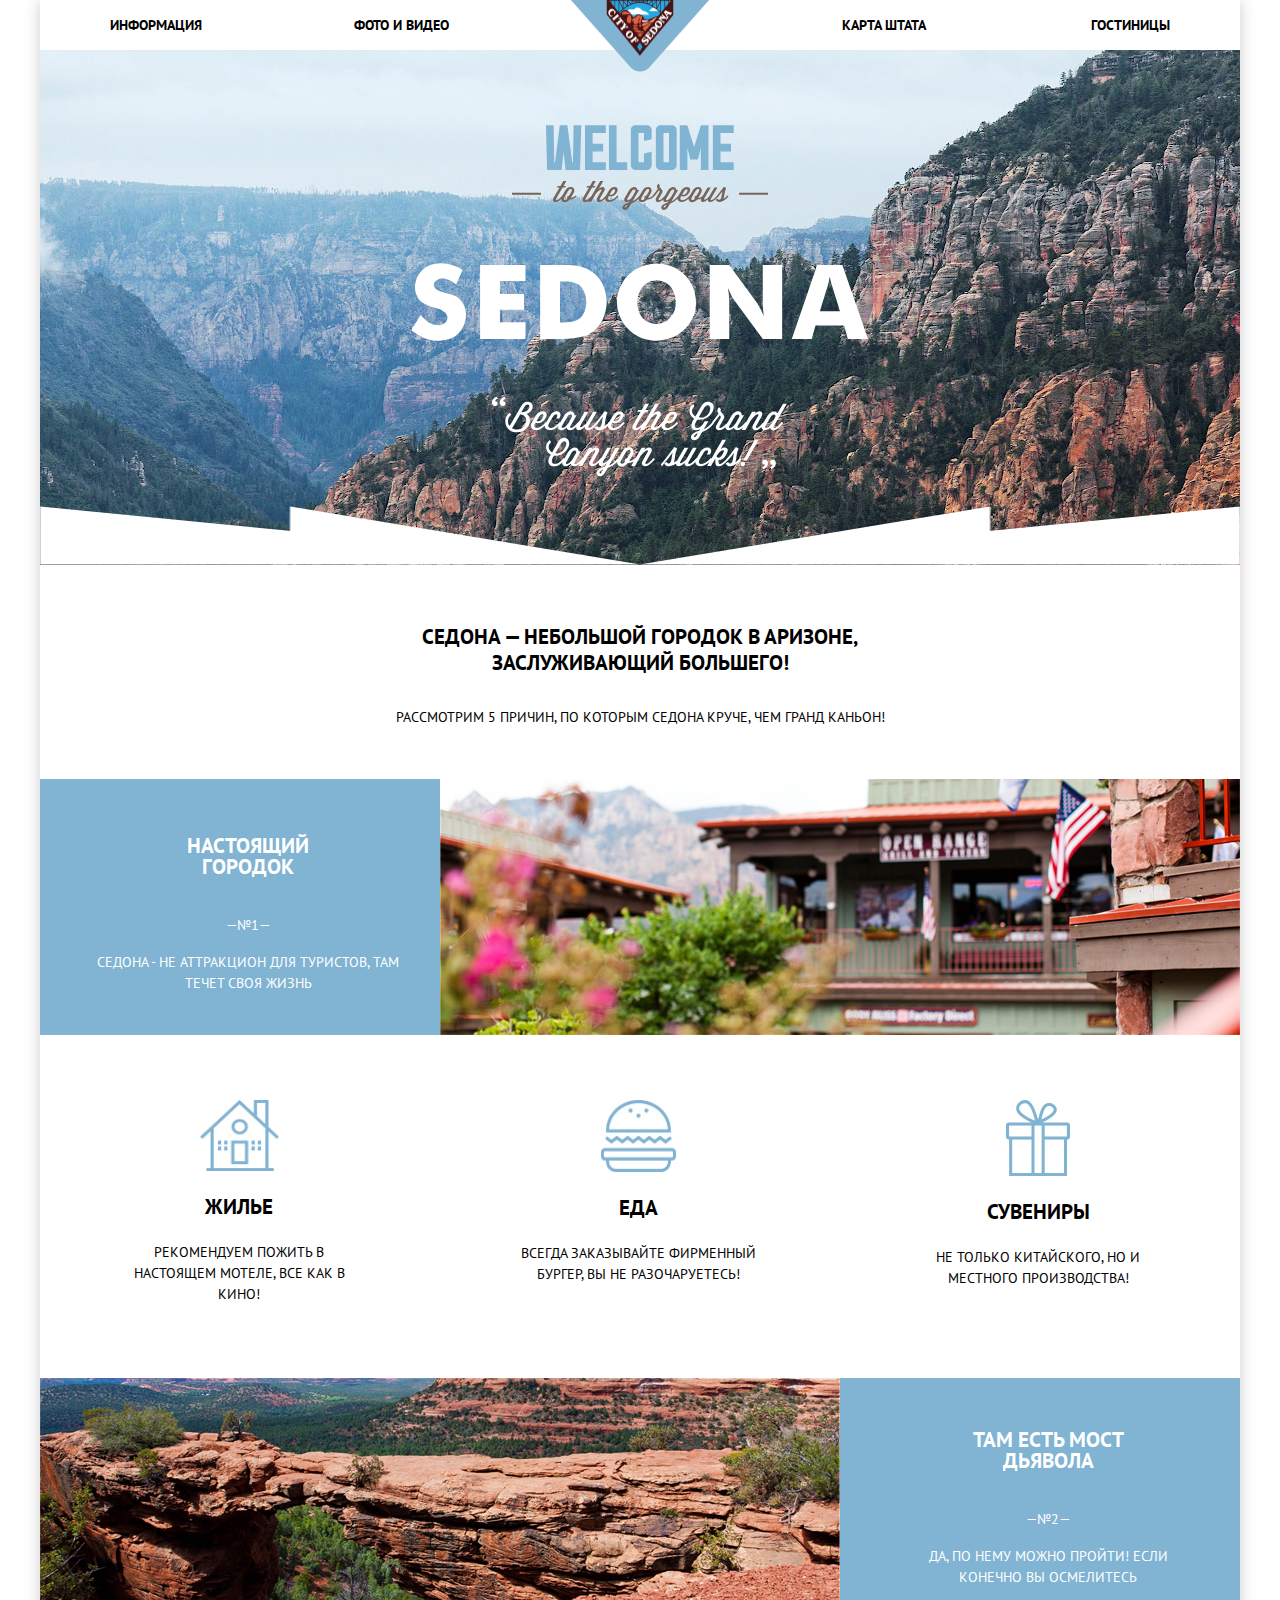
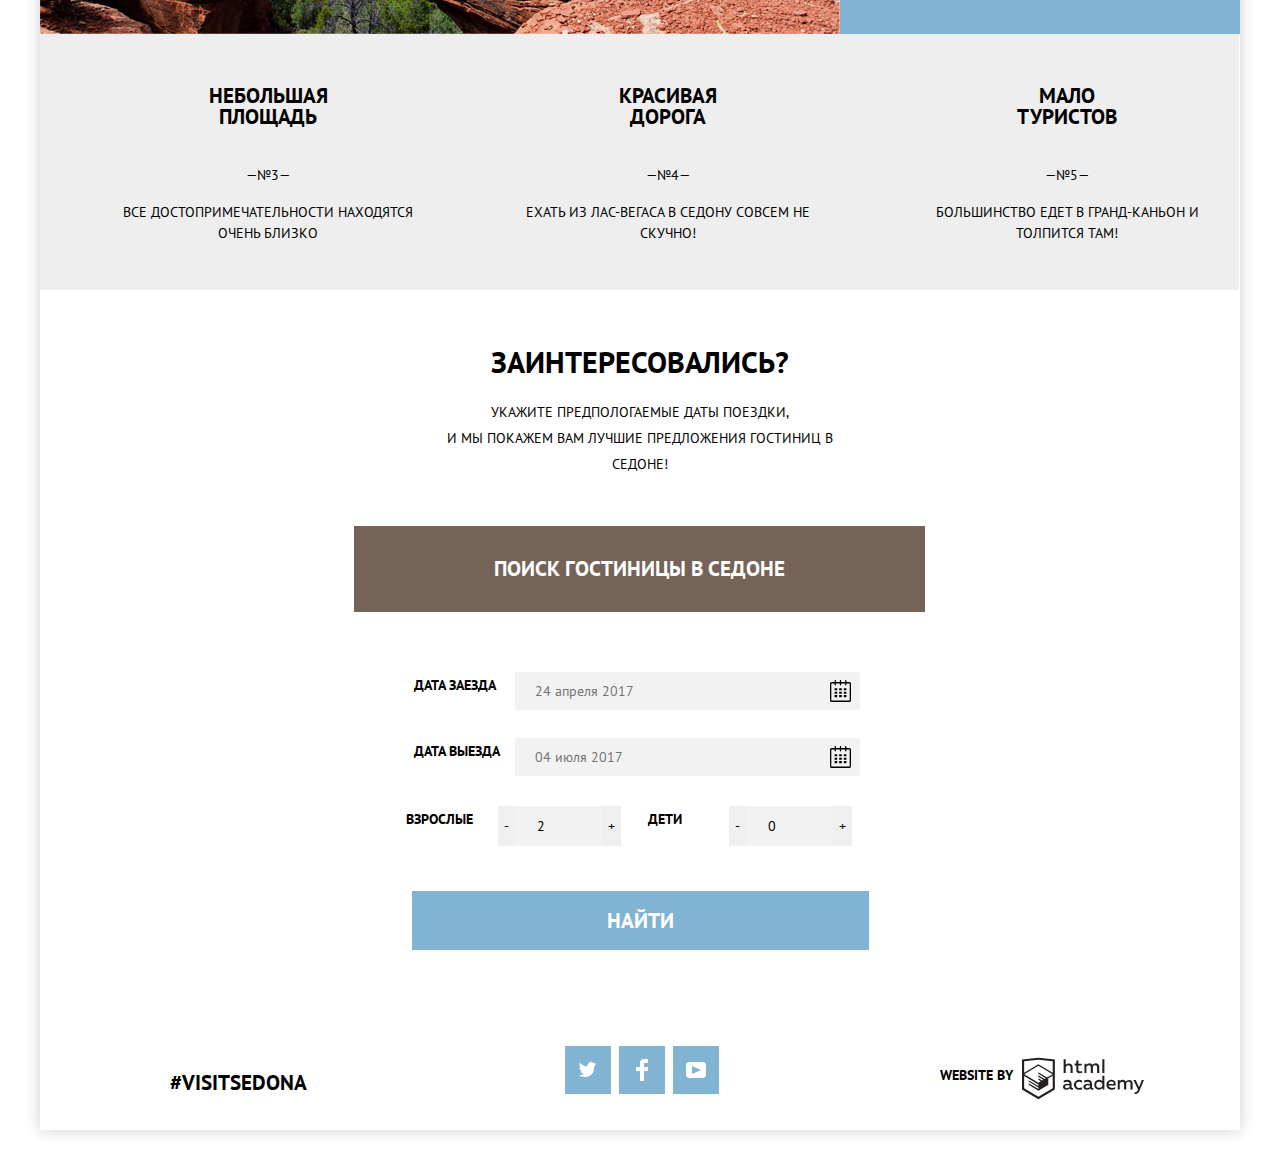
==== index.html @ 2070e079 "форма почти готова" ====
<!DOCTYPE html>
<html lang="ru">
  <head>
    <meta charset="utf-8">
    <title>HTML Academy: Седона</title>
    <link href="https://fonts.googleapis.com/css?family=PT+Sans:400,700&amp;subset=cyrillic" rel="stylesheet">
    <link rel="stylesheet" href="css/normalize.css">
    <link rel="stylesheet" href="css/style.css">
  </head>
  <body>
    <div class="container">
    <header class="main-header">
      <h1 hidden>Sedona</h1>
      <a class="main-navigation__link--logo " href="index.html">
      <img class="main-navigation__logo" src="img/logopng.png" width="140" height="72" alt="Logo of Sedona">
      </a>
      <nav class="main-navigation">
        <ul class="main-navigation__list">
          <li class="main-navigation__item "><a class="main-navigation__link " href="info.html">Информация</a></li>
          <li class="main-navigation__item "><a class="main-navigation__link " href="photo.html">Фото и Видео</a></li>
          <li class="main-navigation__item "><a class="main-navigation__link " href="map.html">Карта штата</a></li>
          <li class="main-navigation__item "><a class="main-navigation__link " href="inner.html">Гостиницы</a></li>
        </ul>
      </nav>
    </header>
    <section class="welcome">
        <h2 hidden>welcome</h2>
      <div class="welcome__wrapper">
        <img class="welcome__picture" src="img/intro-welcome.svg" width="458" height="352" alt="Mountains">
      </div>
    </section>
    <main>
        <h2 hidden>features</h2>
      <div class="intro">
        <h1 class="welcome__title">Седона — небольшой городок в Аризоне, заслуживающий большего!</h1>
        <p class="welcome__p">Рассмотрим 5 причин, по которым Седона круче, чем гранд каньон!</p>
      </div>
      <section class="features">
        <ul class="features__list">
          <li class="features__item--banner">
            <div class="features__wrapper">
              <h3 class="features__title features__title--city">Настоящий городок</h3>
              <p class="features__number">№1</p>
              <p class="features__text">Седона - не аттракцион для туристов, там течет своя жизнь</p>
            </div>
            <img class="features__picture--city" src="img/city_sedona.jpg" alt="The city of Sedona">
          </li>
           
              <li class="features__item features__item-points">
                <div class="features__item-wrapper">
                  <img class="features__icon" alt="Icon of a house" src="img/icon-1.jpg" width="79" height="71">
                  <h3 class="features__title features__title--home">Жилье</h3>
                  <p class="features__text">Рекомендуем пожить в настоящем мотеле, все как в кино!</p>
                </div>
              </li>
              <li class="features__item">
                <div class="features__item-wrapper">
                  <img class="features__icon" alt="Icon of food" src="img/icon-3.jpg" width="75" height="72">
                  <h3 class="features__title">Еда</h3>
                  <p class="features__text features__text--food">Всегда заказывайте фирменный бургер, вы не разочаруетесь!</p>
                </div>
              </li>
              <li class="features__item">
                <div class="features__item-wrapper">
                  <img class="features__icon" alt="Icon of gifts" src="img/icon-2.jpg" width="64" height="76">
                  <h3 class="features__title">Сувениры</h3>
                  <p class="features__text">Не только китайского, но и местного производства!</p>
                </div>
              </li>
             
          
        
          <li class="features__item--banner">
            <img class="features__picture--bridge" src="img/bridge-of-devil.jpg" alt="The bridge of the devil">
            <div class="features__wrapper">
              <h3 class="features__title features__title--bridge">Там есть мост дьявола</h3>
              <p class="features__number">№2</p>
              <p class="features__text">Да, по нему можно пройти! Если конечно вы осмелитесь</p>
            </div>
          </li>
          <li class="features__item">
              <div class="features__wrapper">
                <h3 class="features__title">Небольшая площадь</h3>
                <p class="features__number">№3</p>
                <p class="features__text">Все достопримечательности находятся очень близко</p>
              </div>
            </li>
            <li class="features__item">
              <div class="features__wrapper">
                <h3 class="features__title">Красивая дорога</h3>
                <p class="features__number">№4</p>
                <p class="features__text">Ехать из Лас-Вегаса в Седону совсем не скучно!</p>
              </div>
            </li>
            <li class="features__item">
              <div class="features__wrapper">
                <h3 class="features__title features__title--tourists">Мало туристов</h3>
                <p class="features__number">№5</p>
                <p class="features__text">Большинство едет в Гранд-Каньон и толпится там!</p>
              </div>
            </li>
          
        </ul>
      </section>
      <section class=" modal__search search">
          <h2 hidden>search form</h2>
        <div class="search__container">
          <h2 class="search__title">Заинтересовались?</h2>
          <p class="search__text">Укажите предпологаемые даты поездки,<br> и мы покажем вам лучшие предложения гостиниц в Седоне!</p>
        </div>
        <div class="search__container-form">
          <form class="search__form" method="get" action="https://echo.htmlacademy.ru">
            <a href="#" class="search__name"> Поиск гостиницы в Седоне </a>
           
            <div class="search__check-in">
              <label class="search__label" for="check-in">Дата заезда</label>
              <input class="search__input--long" type="text" name="check-in" placeholder="24 апреля 2017" id="check-in">
              
            </div>
            <div class="search__out">
              <label class="search__label" for="check-out">Дата выезда</label>
              <input class="search__input--long" type="text" name="check-out" placeholder="04 июля 2017" id="check-out">
            </div>
            <div class="search__amount">
              <div class="search__amount--adults">
                <label class="search__label search__label--adults" for="adults-number">Взрослые</label>
                <input class="search__plus-minus" type="button" value="-">
                <input class="search__input--short" type="number" value="2" min="1" max="10" step="1" name="adults-number" id="adults-number">
                <input class="search__plus-minus" type="button" value="+">
              </div>
            
              <div class="search__amount--kids">
              <label class="search__label search__label--kids" for="kids-number">Дети</label>
              <input class="search__plus-minus" type="button" value="-">
              <input class="search__input--short" type="number" value="0" min="0" max="20" step="1" name="kids-number" id="kids-number">
              <input class="search__plus-minus" type="button" value="+">
              </div>
          </div> 
           
          
           
          
            <button class="search__button" type="submit">Найти</button>
         
        </form>
        </div>
      </section>
      
      <section class="map">
      <h2 class="visually-hidden">Map</h2>
      <!--<iframe class="map__google" src="https://www.google.com/maps/embed?pb=!1m18!1m12!1m3!1d52385.13565747955!2d-111.83015810180866!3d34.85444381569597!2m3!1f0!2f0!3f0!3m2!1i1024!2i768!4f13.1!3m3!1m2!1s0x872da132f942b00d%3A0x5548c523fa6c8efd!2z0KHQtdC00L7QvdCwLCDQkNGA0LjQt9C-0L3QsCA4NjMzNiwg0KHQqNCQ!5e0!3m2!1sru!2spt!4v1536509195872" allowfullscreen></iframe>
      --><!--<div>
      <img src="img/map.jpg" width="1200" height="473" alt="Седона расположена в штате Аризона на шоссе № 40.">
      </div>-->
      </section>
      
    </main>
    <footer class="main-footer">
        <h2 hidden>Contacts</h2>
    <div class="main-footer__container">
    <div class="main-footer__hashtag">
    <p class="main-footer__text">#visitsedona</p>
    </div>
    <ul class="social">
    <li>
    <a class="social__button social__button--twitter" href="#" aria-label="Read us on Twitter">
    <span class="visually-hidden">Twitter</span>
    <svg xmlns="http://www.w3.org/2000/svg" xmlns:xlink="http://www.w3.org/1999/xlink" width="17" height="15" viewBox="0 0 17 15">
    <path
      fill="#FFF" d="M10.95.144c1.685-.496 2.984.27 3.577 1.179.673-.231 1.331-.481 2.011-.708a2.345 2.345 0 0 1-.857 1.768c.685.17 1.304-.491 1.304-.491-.169 1-1.006 1.788-1.563 2.024-.231 6.75-3.175 11.217-10.077 11.082h-.446c-.41 0-4.164-.46-4.898-1.887 2.271.196 3.893-.422 4.693-1.177-.96-.3-2.679-.477-2.979-2.95.349.106.564.228 1.19.119C1.705 8.247.374 7.53.448 5.33c.285.328 1.067.536 1.34.472C1.085 5.561-.182 2.442.894.85c1.818 1.854 3.735 3.606 7.152 3.773C8.254 2.33 9.183.793 10.95.144z"
      /></svg>
    </a>
    </li>
    <li>
    <a class="social__button social__button--Facebook" href="#" aria-label="Follow us on Facebook">
    <span class="visually-hidden">Facebook</span>
    <svg xmlns="http://www.w3.org/2000/svg" width="12" height="22" viewBox="0 0 12 22">
    <path fill="#FFF" d="M12 4V0H8a4 4 0 0 0-4 4v4H0v4h4v10h4V12h4V8H8V4h4z"
      /></svg>
    </a>
    </li>
    <li>
    <a class="social__button social__button--YouTube" href="#" aria-label="Watch us on YouTube"><span class="visually-hidden">YouTube</span>
    <svg xmlns="http://www.w3.org/2000/svg" xmlns:xlink="http://www.w3.org/1999/xlink" width="20" height="16" viewBox="0 0 20 16">
    <path
      fill="#FFF" d="M17 0H3C1.35 0 0 1.35 0 3v10c0 1.65 1.35 3 3 3h14c1.65 0 3-1.35 3-3V3c0-1.65-1.35-3-3-3zM6.027 11.998V4.002L15.014 8l-8.987 3.998z"
      /></svg>
    </a>
    </li>
    </ul>
    <p class="footer-copyright">
    <b>Website by</b>
    <a class="footer__logo" href="https://htmlacademy.ru/intensive/htmlcss">
    <img src="img/logo-htmlacademy.svg" width="122" height="43" alt="mini-logo">
    </a>
    </p>
    </div>
    </footer>
   
    </div>
  </body>
</html>
---- css/style.css ----
body, .inner-page {
    margin: 0 auto;
    padding: 0;
    font-family: "PT Sans", "Arial", sans-serif;
    font-size: 14px;
    line-height: 26px;
    font-weight: 400;
    color: #000000;
    text-transform: uppercase;
    background-color: #ffffff;
    width: 1200px;
}
.container {
    position: relative;
    max-width: 1200px;
    margin: 0 auto;
    background-color: #fff;
    box-shadow: 0 0 15px rgba(0,1,1,0.2);
}
a {
    text-decoration: none;
}
.main-navigation {
    font-size: 14px;
    line-height: 26px;
    font-weight: bold;
    color: #000000;
    position: relative;
    padding: 0;
    margin: 0;
}
.main-navigation__list {
    list-style: none;
    line-height: 50px;
    padding: 0;
    margin: 0;
    width: 1200px;
    
        
}
.main-navigation__list a{
    color: #000000;
    
   
    
}
.main-navigation__list a:hover {
    color: #81b3d2;
}
.main-navigation__list a:active{
    color: #999999;
   /*нужно уточнить цвет */
}
.main-navigation__link--logo {
    position: absolute;
    top: 0;
    left: 50%;
    margin-left: -70px;
}
.welcome {
    background-image: url("../img/bg-back-desktop.jpg");
    background-repeat: no-repeat;
    color: #000000;
    background-size: cover;
}
.welcome__wrapper {
    display: flex;
    flex-direction: column;
    justify-content: flex-end;
    height: 515px;
    background-image: url("../img/polygon.png");
    background-repeat: no-repeat;
    background-position: center bottom;
    
    
}
.welcome__picture {
    text-align: center;
    margin: auto;
    margin-top: 75px;
}
.welcome__title {
    font-size: 21px;
    font-weight: bold;
    line-height: 26px;
    text-align: center;
    max-width: 444px;
}
.welcome__p {
    font-size: 14px;
    line-height: 26px;
    text-align: center;
    max-width: 496px;
}
.intro {
    margin-bottom: 35px;
    margin-top: 45px;
    display: flex;
    flex-direction: column;
    align-items: center;
    justify-content: center;
    
}
.features__list {
    list-style: none;
    padding-left: 0;
    margin: 0;
    padding: 0;
}
.features__sublist {
    list-style: none;
    padding: 0;
}
.features__number::before {
    content: "—" 
}
.features__number::after {
    content: "—" 
}
.features__number {
    font-size: 14px;
    line-height: 26px;
    text-align: center;
    margin-top: 10px
    
}

.features__list {
    display: flex;
    flex-wrap: wrap;
      
}
.features__item--banner {
    flex-basis: 100%; 
}
.features__item{
    flex-basis: 33.3%;
}
.features__icon {
    display: block;
    
    margin-left: auto;
    margin-right: auto;
    margin-top: 65px;
    margin-bottom: 20px;
}
.features__title {
    font-size: 21px;
    font-weight: bold;
    line-height: 21px;
    text-align: center;
    margin: auto;
    padding: 0;
    margin-top: 5px;
    margin-bottom: 25px;
    width: 166px;
}
.features__title--tourists {
   width: 101px;
}    
.features__title--city {
    width: 125px;
    margin-top: 15px;
    
}
.features__title--home {
    font-size: 21px;
    font-weight: bold;
    line-height: 21px;
    text-align: center;
    margin: auto;
    padding: 0;
    margin-top: 5px;
    margin-bottom: 25px;
}
.features__text {
    font-size: 14px;
    line-height: 21px;
    text-align: center;
    max-width: 302px;
    margin: 0;
}
.features__title--bridge {
    width: 154px;
}
.features__item--banner {
    color: #ffffff;
    background-color: #81b3d2;
}
.features__item {
    background-color: #eeeeee;
}
.features__item:nth-child(-n+4) {
    background-color: #ffffff;
 }


.search {
    display: flex;
    flex-direction: column;
    align-items: center;
}
.search__container {
    margin-top: 35px;
    margin-bottom: 35px;
}
.search__container-form {
    width: 570px;
    height: 480px;
    display: flex;
    flex-direction: column;
    align-items: center;
}
.search__title {
    font-size: 30px;
    font-weight: bold;
    line-height: 24px;
    text-align: center;
    
}
.search__name {
    font-size: 21px;
    font-weight: bold;
    line-height: 26px;
    text-align: center;
    color: #ffffff;
    background-color: #766357;
    padding-left: 140px;
    padding-right: 140px;
    padding-bottom: 30px;
    padding-top: 30px;
}
.search__name:hover {
    background-color: #604e43;
}
.search__name:active {
    background-color: rgba(80, 60, 51, 0.5);
}
.search__text {
    font-size: 14px;
    line-height: 26px;
    text-align: center;
    max-width: 439px;
}
.search__form {
    display: flex;
    flex-wrap: wrap;
    justify-content: space-between;
    align-items: center;
}
.search__check-in {
    display: flex;
    width: 466px;
    margin-bottom: 28px;
    margin-top: 60px;
    justify-content: space-between;
    margin-left: 40px;
    margin-right: 40px;
}
.search__out {
    display: flex;
    width: 466px;
    margin-bottom: 30px;
    justify-content: space-between;
    margin-left: 40px;
    margin-right: 40px;
}
.search__amount {
    display: flex;
    width: 466px;
    margin-bottom: 30px;
    justify-content: center;
}
.search__amount--adults {
    width: 233px;
    display: flex;
    margin-left: 47px;
}
.search__amount--kids {
    width: 233px;
    display: flex;
    margin-right: 47px;
}
.search__label {
   
    margin-bottom: 9px;
    margin-left: 15px;
    padding-left: 5px;
   
    font-size: 14px;
    line-height: 26px;
    font-weight: bold;
}
.search__label--adults {
    margin-right: 25px;
    margin-left: 47px;
}
.search__label--kids {
    margin-right: 47px;
    margin-left: 56px;
}
.search__input--long {
    font: inherit;
    background-color: #f2f2f2;
    box-sizing: border-box;
    width: 345px;
    height: 38px;
    padding-top: 8px;
    padding-left: 20px;
    padding-right: 15px;
    padding-bottom: 7px;
  
   

    border: none;
    background-image: url("../img/calendar.svg");
    background-position: 315px center;
    background-repeat: no-repeat;
    
     
}

.search__input--short {
    font: inherit;
    background-color: #f2f2f2;
    box-sizing: border-box;
    height: 40px;
    padding-top: 14px;
    padding-left: 22px;
    padding-right: 22px;
    padding-bottom: 14px;
    border: none;
}
.search__button {
    font-size: 21px;
    font-weight: bold;
    line-height: 26px;
    text-align: center;
    color: #ffffff;
    text-transform: uppercase;
    background-color:#81b3d2;
    border: none;
    margin-left: 58px;
    margin-right: 58px;
    margin-top: 15px;
    padding-left: 195px;
    padding-right: 195px;
    padding-top: 17px;
    padding-bottom: 22px;
    box-sizing: content-box;
    height: 20px;
}
.search__plus-minus {
    border: none;
}

.search__button:hover {
    background-color: #669ec0;
}
.search__button:active {
    background-color: rgba(84, 150, 189, 0.5);
}
.search__input:hover {
    background-color: #ebebeb;
}
.search__input:focus {
    background-color: #ffffff;
}
.main-footer {
    color: #000000;
    background-color: #ffffff;
    margin-top: 30px;
    margin-bottom: 36px; 
}
.main-footer__hashtag {
    display: flex;
    justify-content: center;
    align-items: center;
    width: 397px;
}
.main-footer__text {
    font-size: 21px;
    font-weight: bold;
    line-height: 26px;
}
.social {
    list-style: none;
    flex-wrap: wrap;
    justify-content: space-between;
    align-items: center;
    display: flex;
    margin: 0 auto;
    padding: 0;
    width: 160px;
    margin-top: 10px;
    margin-bottom: 36px;
    
   
}
.social__button {
    font: inherit;
    color: #ffffff;
    background-color: #81b3d2;
    width: 46px;
    height: 48px;
    display: flex;
    align-items: center;
    justify-content: center;
    margin-right: 6px;
    padding: 0;
}
.social__button:hover, .social-button:focus {
    background-color: #669ec0;
}
.social__button:active {
    background-color: rgba(84, 150, 189, 0.5);
}
.social__button:active path {
    background-color: rgba(84, 150, 189, 0.5);
}
.footer-copyright b{
    font-size: 14px;
    line-height: 26px;
    text-align: center;
    display: block;
    margin-bottom: 15px;
}
.footer-copyright {
    margin: 0;
    width: 300px;
    margin-left: 88px;
    display: flex;
    align-items: center;
}
.footer-copyright a {
    color: #000000;
    margin-left: 9px;
}
.footer-copyright a:hover {
    color: #81b3d2;
}
.footer-copyright a:active {
    color: #bdbbbc;
}
.inner-page {
    color: #000000;
    background-color: #ffffff;
}
.filter {
    background-image: url(../img/fbg.png);
    background-repeat: no-repeat;
    background-size: cover;
    background-position: center top;
    width: 100%;
    height: 217px;
    box-sizing: content-box;
    margin-top: 5px;
}
.filter__item {
    color: #ffffff;
    font-size: 16px;
    line-height: 21px;
    font-weight: bold;
    margin-bottom: 26px;
}
.filter__subitem {
    color: #ffffff;
    font-size: 14px;
    line-height: 21px;
    font-weight: normal;
}
.filter__button {
    color: #ffffff;
    border: solid 1px #ffffff;
    background-color: transparent;
    font-size: 14px;
    line-height: 21px;
    padding: 11px 35px;
    text-transform: uppercase;
}
.filter__button:hover {
    background-color: #ffffff;
    color: #000000;
}
.filter__range {
    width: 330px;
    margin-right: 60px;
    margin-top: 30px;
    margin-left: auto;
    color: #ffffff;
    text-transform: uppercase;
}
.filter__range--title {
    margin-bottom: 9px;
    font-weight: 600;
    font-size: 16px;
    line-height: 21px;
}
.price__controls {
    height: 30px;
    width: 315px;
    margin-bottom: 20px;
    font-size: 0;
    position: relative;
    border: 2px solid #ffffff;
    border-radius: 2px;
}
.price__controls::after {
    content: "";
    position: absolute;
    width: 2px;
    height: 22px;
    background: #ffffff;
    top: 50%;
    left: 50%;
    transform: translate(-50%, -50%);
}
.price__controls label {
    display: inline-block;
    font-size: 14px;
    line-height: 38px;
    vertical-align: middle;
    cursor: pointer;
}
.price__controls .min-price, .price__controls .max-price {
    width: 90px;
    padding-left: 65px;
}
.price__controls input {
    width: 50px;
    margin: 0;
    color: inherit;
    font: inherit;
    background: none;
    border: none;
}
.range__controls {
    position: relative;
    margin-bottom: 32px;
}
.range__controls .scale {
    height: 2px;
    background: rgba(255, 255, 255, 0.3);
}
.range__controls .bar {
    width: 80%;
    height: 2px;
    background: #ffffff;
}
.range-toggle {
    width: 4px;
    height: 4px;
    background: #ababab;
    border: 8px solid #ffffff;
    border-radius: 50%;
    box-shadow: 0 2px 1px 0 rgba(0, 1, 1, 0.2);
    cursor: pointer;
    position: absolute;
    top: -9px;
}
.range-toggle-min {
    left: 0;
}
.range-toggle-max {
    left: 80%;
}
.range-toggle:hover {
    background: #1c4f80;
}
.btn__transparent {
    display: block;
    margin: 0 auto;
    padding: 6px 35px;
    font-size: 14px;
    line-height: 20px;
    color: #ffffff;
    text-transform: uppercase;
    background: transparent;
    border: 2px solid #ffffff;
    border-radius: 2px;
    cursor: pointer;
}
.btn__transparent:hover {
    color: #000000;
    background: #ffffff;
}
.info__title {
    font-size: 21px;
    line-height: 26px;
    color: #000000;
    margin-left: 73px;
    font-weight: bold;
}
.info__sort, .info__subitem {
    list-style: none;
}
.info__item {
    font-size: 12px;
    line-height: 18px;
    color: #000000;
    padding-left: 0px;
}
li .info__subitem:not(:first-child){
    color: rgba(0, 0, 0, 0.5);
    text-decoration: underline;
    text-decoration-style: dotted;
    text-decoration-color: rgba(0, 0, 0, 0.5);
}
li .info__subitem:first-child{
    color: #81b3d2;
}
.info__subitem:hover {
    color: #81b3d2;
}
.info__subitem:active {
    color: #81b3d2;
}
.info__icon:first-child {
    fill: #cacaca;
    margin-right: 13px;
}
.info__icon:last-child {
    fill: #81b3d2;
}
.info__icon:hover {
    fill: #000000;
}
.info__icon:active {
    fill: #81b3d2;
}
.info__icon-wrapper {
    display: flex;
    align-items: flex-start;
    justify-content: flex-end;
    margin-left: auto;
    margin-right: 74px;
}
.rate-wrapper {
    display: flex;
    flex-direction: column;
    align-items: flex-end;
    justify-content: space-around;
    margin-left: auto;
    margin-right: 74px;
}
.catalog__hotel {
    color: #000000;
    font-size: 21px;
    line-height: 26px;
}
.catalog__hotel:hover {
    color: #81b3d2;
}
.catalog__hotel:active {
    color: rgba(0, 0, 0, 0.5);
}
.catalog__text {
    font-size: 14px;
    line-height: 21px;
    color: #000000;
    background-color: #ffffff;
}
.сatalog__link {
    text-align: center;
    color: #ffffff;
    vertical-align: middle;
    text-align: center;
    text-transform: uppercase;
    background-color:#81b3d2;
    border: none;
    font-size: 14px;
    line-height: 21px;
    font-weight: bold;
    padding-top: 4px;
    margin-right: 5px;
    width: 110px;
    height: 27px;
    box-sizing: border-box;
}
.сatalog__link:hover {
    background-color: #669ec0;
    color: #ffffff;
}
.сatalog__link:active {
    background-color: rgba(84, 150, 189, 0.5);
    color: #ffffff;
}
.catalog__button {
    font-size: 14px;
    font-weight: bold;
    line-height: 21px;
    text-align: center;
    color: #ffffff;
    background-color: #766357;
    border: none;
    text-transform: uppercase;
    vertical-align: middle;
    width: 142px;
    box-sizing: border-box;
}
.catalog__button:hover {
    background-color: #604e43;
}
.catalog__button:active {
    background-color: rgba(80, 60, 51, 0.5);
}
.catalog__rate {
    background-color: #f2f2f2;
    color: #666666;
   /*padding-top: 5px;
    padding-right: 13px;
    padding-bottom: 9px;
    padding-left: 16px;
   */
    font-size: 14px;
    line-height: 21px;
    height: 26px;
    width: 109px;
    text-align: center;
    display: block;
}
/* ----- Сеточные стили ----- */
.main-navigation__list {
    display: flex;
    justify-content: space-around;
    align-items: flex-start;
    align-content: center;
}
.main-navigation__item:nth-child(3) {
    margin-left: 85px;
}
.main-navigation__item:nth-child(n+2) {
    display: flex;
    justify-content: flex-end;
}
.main-navigation__item:nth-child(-n+2) {
    display: flex;
    justify-content: flex-start;
}
.main-navigation__item:nth-child(4) {
    margin-right: 70px;
}
.main-navigation__item:nth-child(1) {
    margin-left: 70px;
}
.main-navigation__item {
    width: 250px;
    height: 50px;
}
.main-navigation__link--logo {
    display: flex;
    justify-content: center;
}
.main-header {
    height: 50px;
    margin: 0;
    padding: 0;
}
.features__item--banner {
    display: flex;
}
.features__wrapper {
    display: flex;
    flex-direction: column;
    align-items: center;
    justify-content: center;
    height: 256px;
    max-width: 400px;
    margin-right: auto;
    margin-left: 57px;
}
.features__item-wrapper {
    max-width: 400px;
    margin-top: 0px;
    margin-right: 74px;
    margin-bottom: 73px;
    margin-left: 73px;
    display: flex;
    flex-direction: column;
    justify-content: flex-start;
   
}
.features__sublist {
    display: flex;
}
.features__item--wrapper {
    display: flex;
}
/*размеры взяла из демки. не забудь исправить*/



.main-footer__container {
    display: flex;
}
.filter__edit {
    display: flex;
}
.filter__wrapper {
    display: flex;
    height: 217px;
}
.filter__rate {
    display: flex;
    flex-direction: column;
    align-items: center;
    justify-content: center;
    margin-left: auto;
    margin-right: 168px;
}
.filter__list {
    list-style: none;
    display: flex;
    flex-direction: column;
    align-items: space-between;
    justify-content: space-between;
    margin-top: 29px;
    margin-bottom: 30px;
    margin-left: 30px;
    margin-right: 50px;
}
.filter__sublist {
    list-style: none;
    padding: 0;
    margin: 0;
    padding-left: 45px;
}
.filter__subitem {
    justify-content: space-between;
    margin-bottom: 23px;
}
.info {
    height: 85px;
    display: flex;
    align-items: center;
    align-content: center;
}
.info__sublist {
    display: flex;
}
.info__item {
    display: flex;
}
.info__subitem {
    margin-right: 33px;
}
.catalog__item {
    display: flex;
    align-items: center;
    height: 150px;
    border-top: 2px solid #e5e5e5;
    max-width: 1205px;
}
.catalog__item:last-child {
    border-bottom: 2px solid #e5e5e5;
}
.catalog__title {
    margin-top: 30px;
}
.catalog-test {
    display: flex;
    flex-direction: column;
    align-items: flex-start;
}
.catalog__picture {
    margin-left: 73px;
    margin-top: 30px;
    margin-bottom: 30px;
    margin-right: 30px;
}
.catalog__list {
    display: flex;
    flex-direction: column;
    margin: 0px;
    padding: 0px;
}
.catalog-wrapper {
    display: flex;
    align-content: flex-end;
    flex-direction: column;
}
.catalog-wrapper--text {
    display: flex;
    justify-content: flex-start;
}
.catalog__text {
    position: relative;
    margin-right: 42px;
}
.catalog-wrapper--buttons {
    display: flex;
    margin-bottom: 30px;
}
.filter__checkbox {
    position: relative;
    display: block;
    cursor: pointer;
    user-select: none;
}
.filter__input + .filter__checkbox::before {
    content: "";
    position: absolute;
    width: 25px;
    height: 25px;
    background-image: url("../img/checkbox-off.svg");
    background-repeat: no-repeat;
    background-position: 0 0;
    left: -40px;
    top: 2px;
}
.filter__input:checked + .filter__checkbox::before {
    content: "";
    position: absolute;
    width: 25px;
    height: 25px;
    top: 2px;
    left: -40px;
    background-image: url("../img/checkbox-on.svg");
    background-repeat: no-repeat;
    background-position: 0 0;
}

.visually-hidden:not(:focus):not(:active), input[type="checkbox"].visually-hidden, input[type="radio"].visually-hidden {
    position: absolute;
    width: 1px;
    height: 1px;
    margin: -1px;
    border: 0;
    padding: 0;
    white-space: nowrap;
    clip-path: inset(100%);
    clip: rect(0 0 0 0);
    overflow: hidden;
}
.map__google {
    border: none;
    width: 1200px;
    height: 470px;
    frameborder: 0;
}
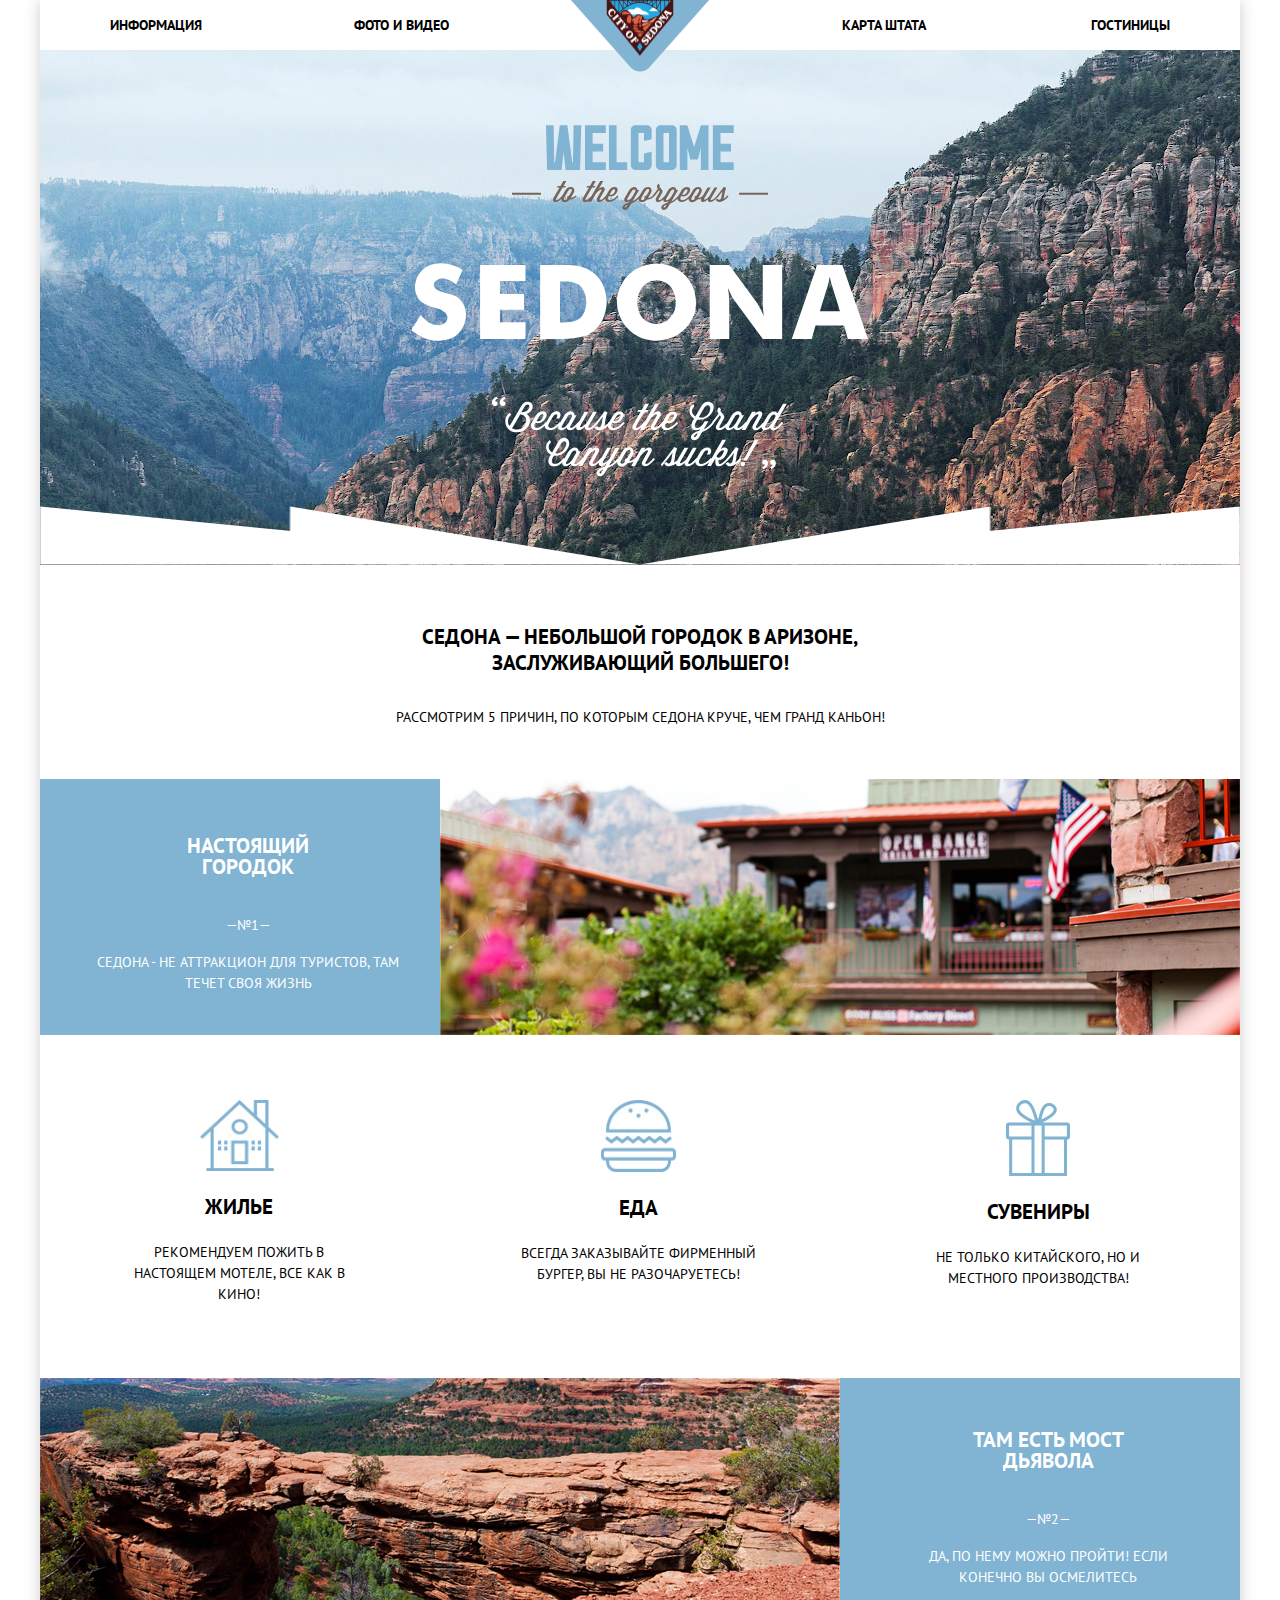
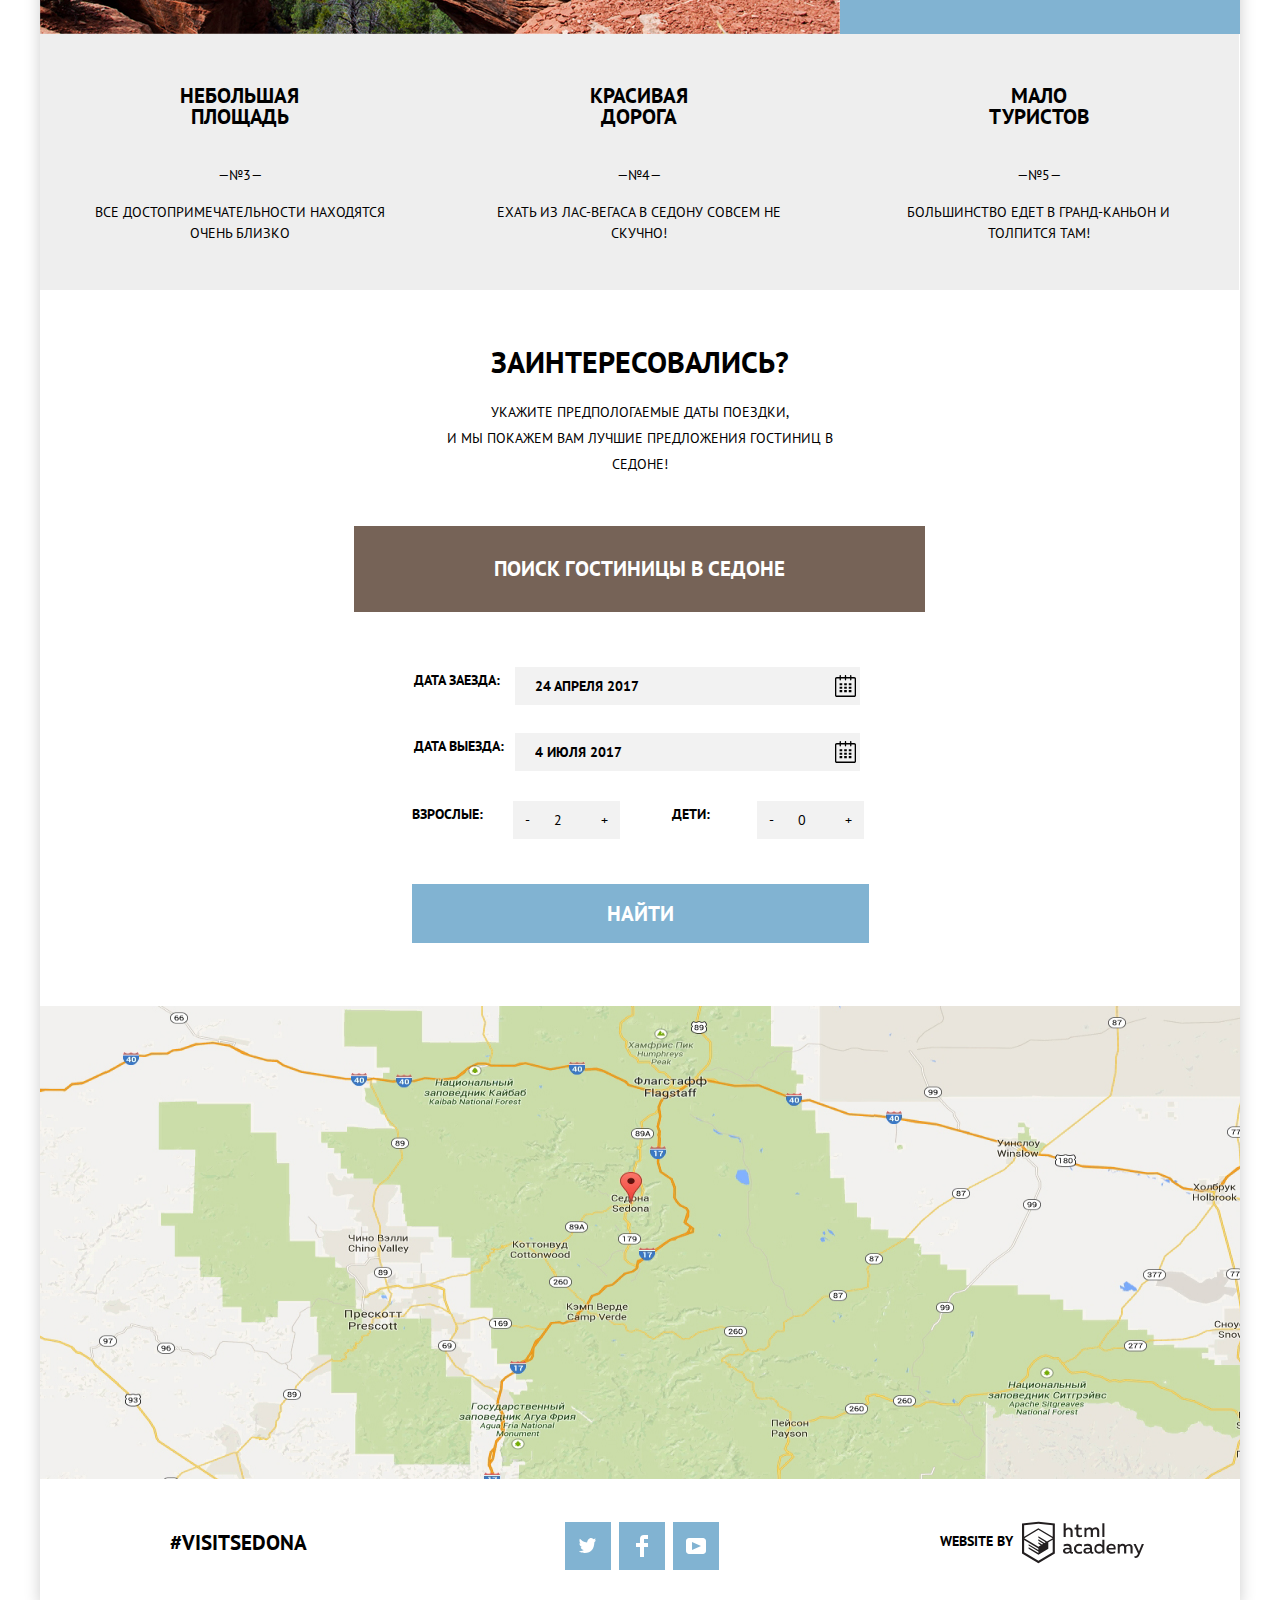
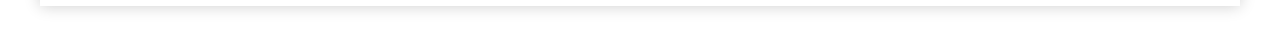
==== commit f76bc6f4: "почти готов сайт" ====
--- a/index.html
+++ b/index.html
@@ -79,21 +79,21 @@
             </div>
           </li>
           <li class="features__item">
-              <div class="features__wrapper">
+              <div class="features__wrapper features__wrapper-last">
                 <h3 class="features__title">Небольшая площадь</h3>
                 <p class="features__number">№3</p>
                 <p class="features__text">Все достопримечательности находятся очень близко</p>
               </div>
             </li>
-            <li class="features__item">
-              <div class="features__wrapper">
+            <li class="features__item ">
+              <div class="features__wrapper features__wrapper-last">
                 <h3 class="features__title">Красивая дорога</h3>
                 <p class="features__number">№4</p>
                 <p class="features__text">Ехать из Лас-Вегаса в Седону совсем не скучно!</p>
               </div>
             </li>
-            <li class="features__item">
-              <div class="features__wrapper">
+            <li class="features__item ">
+              <div class="features__wrapper features__wrapper-last">
                 <h3 class="features__title features__title--tourists">Мало туристов</h3>
                 <p class="features__number">№5</p>
                 <p class="features__text">Большинство едет в Гранд-Каньон и толпится там!</p>
@@ -111,30 +111,31 @@
         <div class="search__container-form">
           <form class="search__form" method="get" action="https://echo.htmlacademy.ru">
             <a href="#" class="search__name"> Поиск гостиницы в Седоне </a>
-           
+          
             <div class="search__check-in">
-              <label class="search__label" for="check-in">Дата заезда</label>
+              <label class="search__label" for="check-in">Дата заезда:</label>
               <input class="search__input--long" type="text" name="check-in" placeholder="24 апреля 2017" id="check-in">
               
             </div>
             <div class="search__out">
-              <label class="search__label" for="check-out">Дата выезда</label>
-              <input class="search__input--long" type="text" name="check-out" placeholder="04 июля 2017" id="check-out">
+              <label class="search__label" for="check-out">Дата выезда:</label>
+              <input class="search__input--long" type="text" name="check-out" placeholder="4 июля 2017" id="check-out">
             </div>
             <div class="search__amount">
               <div class="search__amount--adults">
-                <label class="search__label search__label--adults" for="adults-number">Взрослые</label>
+                <label class="search__label search__label--adults" for="adults-number">Взрослые:</label>
                 <input class="search__plus-minus" type="button" value="-">
                 <input class="search__input--short" type="number" value="2" min="1" max="10" step="1" name="adults-number" id="adults-number">
                 <input class="search__plus-minus" type="button" value="+">
               </div>
             
               <div class="search__amount--kids">
-              <label class="search__label search__label--kids" for="kids-number">Дети</label>
+              <label class="search__label search__label--kids" for="kids-number">Дети:</label>
               <input class="search__plus-minus" type="button" value="-">
               <input class="search__input--short" type="number" value="0" min="0" max="20" step="1" name="kids-number" id="kids-number">
               <input class="search__plus-minus" type="button" value="+">
               </div>
+              
           </div> 
            
           
@@ -149,9 +150,10 @@
       <section class="map">
       <h2 class="visually-hidden">Map</h2>
       <!--<iframe class="map__google" src="https://www.google.com/maps/embed?pb=!1m18!1m12!1m3!1d52385.13565747955!2d-111.83015810180866!3d34.85444381569597!2m3!1f0!2f0!3f0!3m2!1i1024!2i768!4f13.1!3m3!1m2!1s0x872da132f942b00d%3A0x5548c523fa6c8efd!2z0KHQtdC00L7QvdCwLCDQkNGA0LjQt9C-0L3QsCA4NjMzNiwg0KHQqNCQ!5e0!3m2!1sru!2spt!4v1536509195872" allowfullscreen></iframe>
-      --><!--<div>
-      <img src="img/map.jpg" width="1200" height="473" alt="Седона расположена в штате Аризона на шоссе № 40.">
-      </div>-->
+      -->
+      <div>
+      <img class="map__picture" src="img/map.jpg" width="1200" height="473" alt="Седона расположена в штате Аризона на шоссе № 40.">
+      </div>
       </section>
       
     </main>
--- a/css/style.css
+++ b/css/style.css
@@ -190,6 +190,7 @@
 .features__item {
     background-color: #eeeeee;
 }
+
 .features__item:nth-child(-n+4) {
     background-color: #ffffff;
  }
@@ -210,7 +211,11 @@
     display: flex;
     flex-direction: column;
     align-items: center;
-}
+    position: relative;
+    z-index: 5;
+    
+}
+
 .search__title {
     font-size: 30px;
     font-weight: bold;
@@ -252,10 +257,11 @@
     display: flex;
     width: 466px;
     margin-bottom: 28px;
-    margin-top: 60px;
+    margin-top: 55px;
     justify-content: space-between;
     margin-left: 40px;
-    margin-right: 40px;
+    margin-right: 60px;
+   
 }
 .search__out {
     display: flex;
@@ -263,7 +269,7 @@
     margin-bottom: 30px;
     justify-content: space-between;
     margin-left: 40px;
-    margin-right: 40px;
+    margin-right: 60px;
 }
 .search__amount {
     display: flex;
@@ -292,12 +298,13 @@
     font-weight: bold;
 }
 .search__label--adults {
-    margin-right: 25px;
-    margin-left: 47px;
+    margin-right: 30px;
+    margin-left: 53px;
+
 }
 .search__label--kids {
     margin-right: 47px;
-    margin-left: 56px;
+    margin-left: 80px;
 }
 .search__input--long {
     font: inherit;
@@ -308,13 +315,13 @@
     padding-top: 8px;
     padding-left: 20px;
     padding-right: 15px;
-    padding-bottom: 7px;
+    padding-bottom: 8px;
   
    
 
     border: none;
     background-image: url("../img/calendar.svg");
-    background-position: 315px center;
+    background-position: 320px center;
     background-repeat: no-repeat;
     
      
@@ -324,12 +331,17 @@
     font: inherit;
     background-color: #f2f2f2;
     box-sizing: border-box;
-    height: 40px;
-    padding-top: 14px;
-    padding-left: 22px;
-    padding-right: 22px;
-    padding-bottom: 14px;
+    height: 38px;
+    width: 115px;
+    text-align: center;
+   
     border: none;
+
+}
+input::-webkit-input-placeholder{
+    text-transform: uppercase;
+    font-weight: bold;
+    color: #000000;
 }
 .search__button {
     font-size: 21px;
@@ -352,6 +364,10 @@
 }
 .search__plus-minus {
     border: none;
+    width: 39px;
+    padding-left: 12px;
+    padding-right: 12px;
+    background-color: #f2f2f2;
 }
 
 .search__button:hover {
@@ -382,6 +398,7 @@
     font-size: 21px;
     font-weight: bold;
     line-height: 26px;
+    margin-top: -15px;
 }
 .social {
     list-style: none;
@@ -408,6 +425,7 @@
     justify-content: center;
     margin-right: 6px;
     padding: 0;
+    margin-top: -5px;
 }
 .social__button:hover, .social-button:focus {
     background-color: #669ec0;
@@ -424,6 +442,7 @@
     text-align: center;
     display: block;
     margin-bottom: 15px;
+    margin-top: -25px;
 }
 .footer-copyright {
     margin: 0;
@@ -435,6 +454,7 @@
 .footer-copyright a {
     color: #000000;
     margin-left: 9px;
+    margin-top: -30px;
 }
 .footer-copyright a:hover {
     color: #81b3d2;
@@ -483,8 +503,8 @@
     color: #000000;
 }
 .filter__range {
-    width: 330px;
-    margin-right: 60px;
+    width: 350px;
+    margin-right: 40px;
     margin-top: 30px;
     margin-left: auto;
     color: #ffffff;
@@ -514,13 +534,15 @@
     top: 50%;
     left: 50%;
     transform: translate(-50%, -50%);
+    
 }
 .price__controls label {
     display: inline-block;
     font-size: 14px;
-    line-height: 38px;
+  
     vertical-align: middle;
     cursor: pointer;
+    
 }
 .price__controls .min-price, .price__controls .max-price {
     width: 90px;
@@ -537,10 +559,13 @@
 .range__controls {
     position: relative;
     margin-bottom: 32px;
-}
+    width: 315px;
+}
+
 .range__controls .scale {
     height: 2px;
     background: rgba(255, 255, 255, 0.3);
+    
 }
 .range__controls .bar {
     width: 80%;
@@ -579,6 +604,7 @@
     border: 2px solid #ffffff;
     border-radius: 2px;
     cursor: pointer;
+    margin-left: 85px;
 }
 .btn__transparent:hover {
     color: #000000;
@@ -642,6 +668,7 @@
     justify-content: space-around;
     margin-left: auto;
     margin-right: 74px;
+    margin-top: -60px;
 }
 .catalog__hotel {
     color: #000000;
@@ -660,6 +687,7 @@
     color: #000000;
     background-color: #ffffff;
 }
+
 .сatalog__link {
     text-align: center;
     color: #ffffff;
@@ -718,6 +746,7 @@
     width: 109px;
     text-align: center;
     display: block;
+    margin-bottom: -40px;
 }
 /* ----- Сеточные стили ----- */
 .main-navigation__list {
@@ -768,6 +797,9 @@
     max-width: 400px;
     margin-right: auto;
     margin-left: 57px;
+}
+.features__wrapper-last {
+    margin-left: 0;
 }
 .features__item-wrapper {
     max-width: 400px;
@@ -786,7 +818,6 @@
 .features__item--wrapper {
     display: flex;
 }
-/*размеры взяла из демки. не забудь исправить*/
 
 
 
@@ -823,11 +854,12 @@
     list-style: none;
     padding: 0;
     margin: 0;
-    padding-left: 45px;
+    padding-left: 40px;
+    margin-top: 22px;
 }
 .filter__subitem {
     justify-content: space-between;
-    margin-bottom: 23px;
+    margin-bottom: 25px;
 }
 .info {
     height: 85px;
@@ -855,13 +887,11 @@
     border-bottom: 2px solid #e5e5e5;
 }
 .catalog__title {
-    margin-top: 30px;
-}
-.catalog-test {
-    display: flex;
-    flex-direction: column;
-    align-items: flex-start;
-}
+    margin-top: 0px;
+    padding-top: 0px;
+   
+}
+
 .catalog__picture {
     margin-left: 73px;
     margin-top: 30px;
@@ -875,18 +905,31 @@
     padding: 0px;
 }
 .catalog-wrapper {
-    display: flex;
-    align-content: flex-end;
-    flex-direction: column;
+    
+    
+    box-sizing: border-box;
+    padding-top: 30px;
+    padding-bottom: 30px;
+    margin-top: 50px;
+    margin-bottom: 50px;
+   
 }
 .catalog-wrapper--text {
     display: flex;
     justify-content: flex-start;
 }
+
 .catalog__text {
     position: relative;
-    margin-right: 42px;
-}
+    margin-right: 38px;
+}
+.catalog__text--price-motel {
+    margin-left: 25px;
+}
+.catalog__text--price-apps{
+    margin-left: -18px;
+}
+
 .catalog-wrapper--buttons {
     display: flex;
     margin-bottom: 30px;
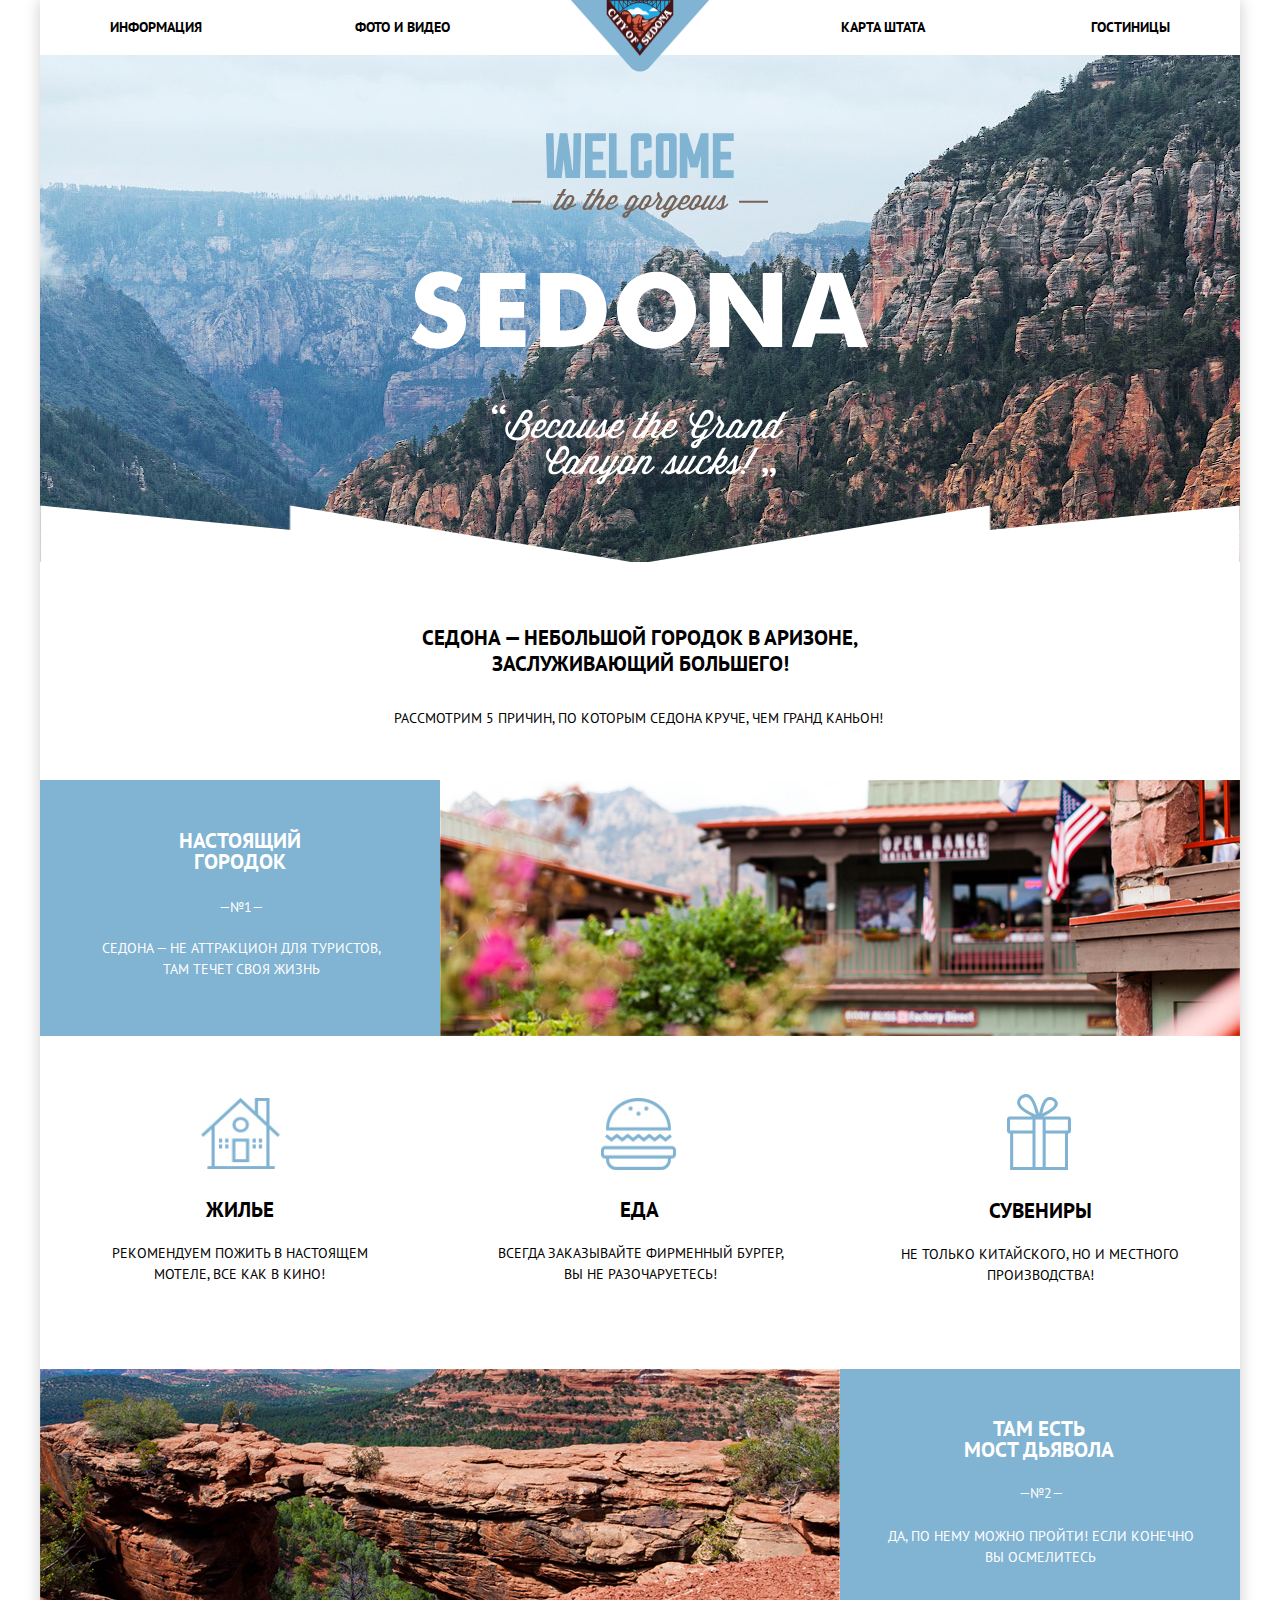
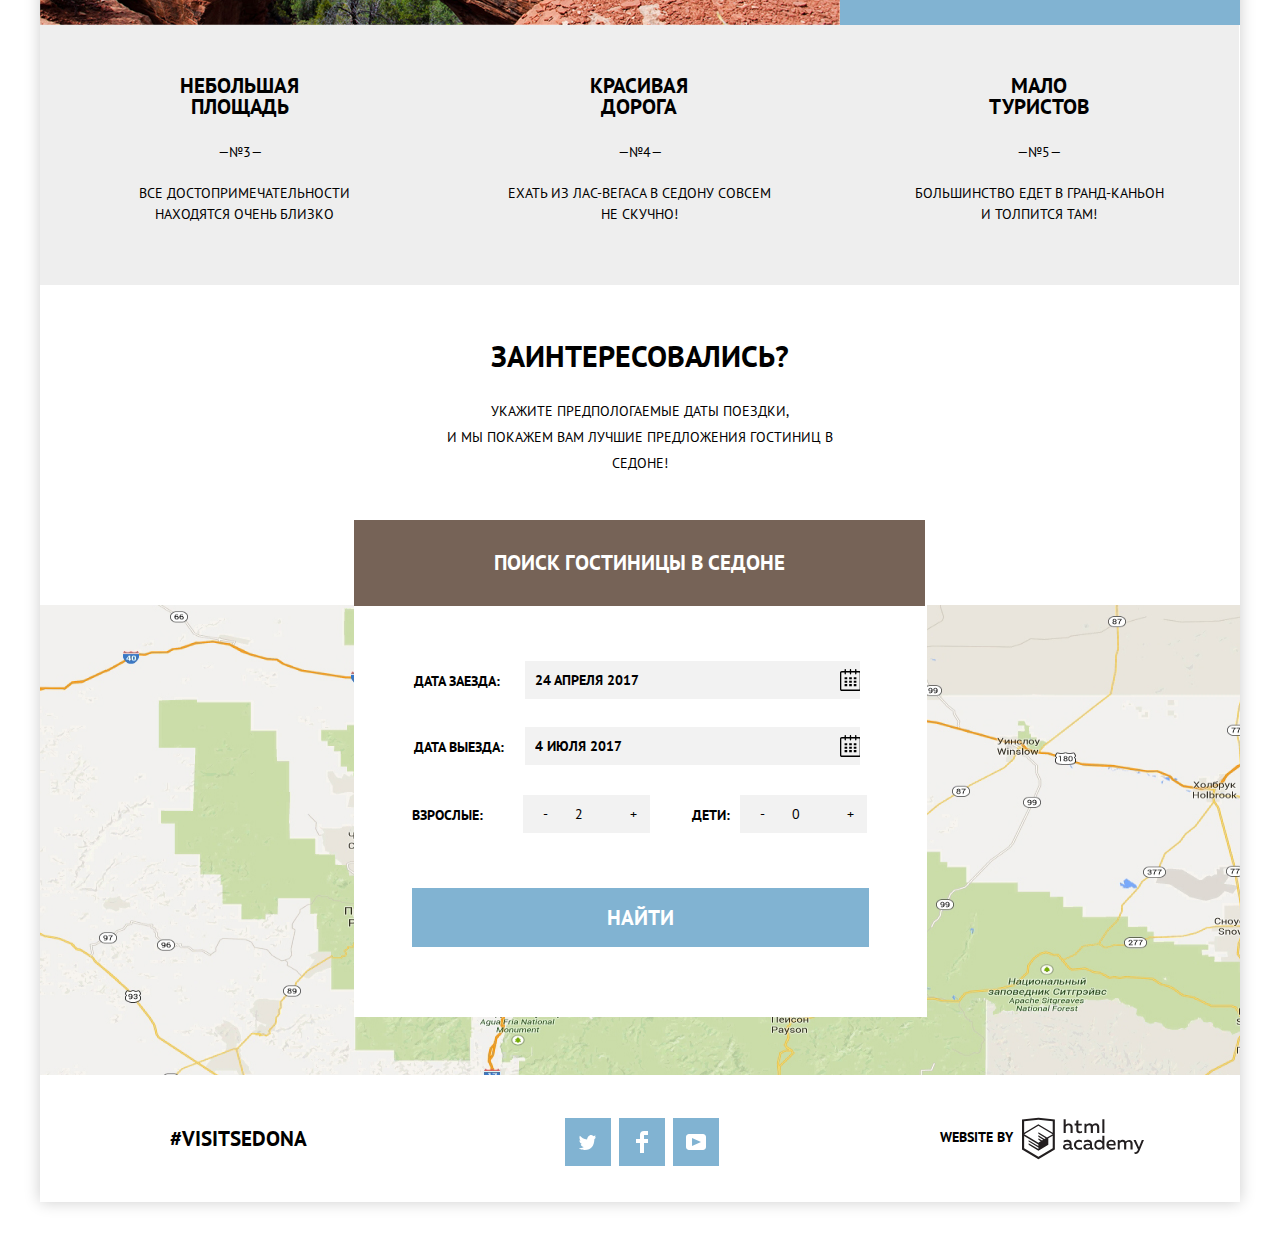
==== commit b9ed2a2b: "добби усерно работал" ====
--- a/index.html
+++ b/index.html
@@ -1,204 +1,188 @@
 <!DOCTYPE html>
 <html lang="ru">
-  <head>
-    <meta charset="utf-8">
-    <title>HTML Academy: Седона</title>
-    <link href="https://fonts.googleapis.com/css?family=PT+Sans:400,700&amp;subset=cyrillic" rel="stylesheet">
-    <link rel="stylesheet" href="css/normalize.css">
-    <link rel="stylesheet" href="css/style.css">
-  </head>
-  <body>
-    <div class="container">
-    <header class="main-header">
-      <h1 hidden>Sedona</h1>
-      <a class="main-navigation__link--logo " href="index.html">
-      <img class="main-navigation__logo" src="img/logopng.png" width="140" height="72" alt="Logo of Sedona">
-      </a>
-      <nav class="main-navigation">
-        <ul class="main-navigation__list">
-          <li class="main-navigation__item "><a class="main-navigation__link " href="info.html">Информация</a></li>
-          <li class="main-navigation__item "><a class="main-navigation__link " href="photo.html">Фото и Видео</a></li>
-          <li class="main-navigation__item "><a class="main-navigation__link " href="map.html">Карта штата</a></li>
-          <li class="main-navigation__item "><a class="main-navigation__link " href="inner.html">Гостиницы</a></li>
-        </ul>
-      </nav>
-    </header>
-    <section class="welcome">
-        <h2 hidden>welcome</h2>
-      <div class="welcome__wrapper">
-        <img class="welcome__picture" src="img/intro-welcome.svg" width="458" height="352" alt="Mountains">
+   <head>
+      <meta charset="utf-8">
+      <title>HTML Academy: Седона</title>
+      <link href="https://fonts.googleapis.com/css?family=PT+Sans:400,700&amp;subset=cyrillic" rel="stylesheet">
+      <link rel="stylesheet" href="css/normalize.css">
+      <link rel="stylesheet" href="css/style.css">
+   </head>
+   <body>
+      <div class="container">
+         <header class="main-header">
+            <h1 hidden>Sedona</h1>
+            <a class="main-navigation__link--logo " href="index.html">
+            <img class="main-navigation__logo" src="img/logopng.png" width="140" height="72" alt="Logo of Sedona">
+            </a>
+            <nav class="main-navigation">
+               <ul class="main-navigation__list">
+                  <li class="main-navigation__item "><a class="main-navigation__link " href="info.html">Информация</a></li>
+                  <li class="main-navigation__item "><a class="main-navigation__link " href="photo.html">Фото и Видео</a></li>
+                  <li class="main-navigation__item "><a class="main-navigation__link " href="map.html">Карта штата</a></li>
+                  <li class="main-navigation__item "><a class="main-navigation__link " href="inner.html">Гостиницы</a></li>
+               </ul>
+            </nav>
+         </header>
+         <section class="welcome">
+            <h2 hidden>welcome</h2>
+            <div class="welcome__wrapper">
+               <img class="welcome__picture" src="img/intro-welcome.svg" width="458" height="352" alt="Mountains">
+            </div>
+         </section>
+         <main>
+            <h2 hidden>features</h2>
+            <div class="intro">
+               <h1 class="welcome__title">Седона — небольшой городок в Аризоне, заслуживающий большего!</h1>
+               <p class="welcome__p">Рассмотрим 5 причин, по которым Седона круче, чем гранд каньон!</p>
+            </div>
+            <section class="features">
+               <ul class="features__list">
+                  <li class="features__item--banner">
+                     <div class="features__wrapper">
+                        <h3 class="features__title features__title--city">Настоящий городок</h3>
+                        <p class="features__number">№1</p>
+                        <p class="features__text features__text--city">Седона — не аттракцион для туристов, там течет своя жизнь</p>
+                     </div>
+                     <img class="features__picture--city" src="img/city_sedona.jpg" alt="The city of Sedona">
+                  </li>
+                  <li class="features__item features__item-points">
+                     <div class="features__item-wrapper">
+                        <img class="features__icon" alt="Icon of a house" src="img/icon-1.jpg" width="79" height="71">
+                        <h3 class="features__title features__title--home">Жилье</h3>
+                        <p class="features__text features__text--home">Рекомендуем пожить в настоящем мотеле, все как в кино!</p>
+                     </div>
+                  </li>
+                  <li class="features__item">
+                     <div class="features__item-wrapper">
+                        <img class="features__icon" alt="Icon of food" src="img/icon-3.jpg" width="75" height="72">
+                        <h3 class="features__title features__title--food ">Еда</h3>
+                        <p class="features__text features__text--food">Всегда заказывайте фирменный бургер, вы не разочаруетесь!</p>
+                     </div>
+                  </li>
+                  <li class="features__item">
+                     <div class="features__item-wrapper">
+                        <img class="features__icon features__icon--gifts" alt="Icon of gifts" src="img/icon-2.jpg" width="64" height="76">
+                        <h3 class="features__title features__title--gifts ">Сувениры</h3>
+                        <p class="features__text features__text--gifts">Не только китайского, но и местного производства!</p>
+                     </div>
+                  </li>
+                  <li class="features__item--banner features__item--banner-bridge">
+                     <img class="features__picture--bridge" src="img/bridge-of-devil.jpg" alt="The bridge of the devil">
+                     <div class="features__wrapper">
+                        <h3 class="features__title features__title--bridge">Там есть<br>мост дьявола</h3>
+                        <p class="features__number features__number--second">№2</p>
+                        <p class="features__text features__text--bridge">Да, по нему можно пройти! Если конечно вы осмелитесь</p>
+                     </div>
+                  </li>
+                  <li class="features__item">
+                     <div class="features__wrapper features__wrapper-last">
+                        <h3 class="features__title ">Небольшая площадь</h3>
+                        <p class="features__number features__number--last">№3</p>
+                        <p class="features__text features__text--three">Все достопримечательности находятся очень близко</p>
+                     </div>
+                  </li>
+                  <li class="features__item ">
+                     <div class="features__wrapper features__wrapper-last">
+                        <h3 class="features__title">Красивая дорога</h3>
+                        <p class="features__number features__number--last">№4</p>
+                        <p class="features__text features__text--four">Ехать из Лас-Вегаса в Седону совсем не скучно!</p>
+                     </div>
+                  </li>
+                  <li class="features__item ">
+                     <div class="features__wrapper features__wrapper-last">
+                        <h3 class="features__title features__title--tourists">Мало туристов</h3>
+                        <p class="features__number features__number--last">№5</p>
+                        <p class="features__text features__text--five">Большинство едет в Гранд-Каньон и толпится там!</p>
+                     </div>
+                  </li>
+               </ul>
+            </section>
+            <section class=" modal__search search">
+               <h2 hidden>search form</h2>
+               <div class="search__container">
+                  <h2 class="search__title">Заинтересовались?</h2>
+                  <p class="search__text">Укажите предпологаемые даты поездки,<br> и мы покажем вам лучшие предложения гостиниц в Седоне!</p>
+               </div>
+               <div class="search__container-form">
+                        <img class="map__picture" src="img/map.jpg" width="1200" height="470" alt="Седона расположена в штате Аризона на шоссе № 40.">
+                  <form class="search__form" method="get" action="https://echo.htmlacademy.ru">
+                     <a href="#" class="search__name"> Поиск гостиницы в Седоне </a>
+                     
+                     <div class="search__check-in">
+                        <label class="search__label" for="check-in">Дата заезда:</label>
+                        <input class="search__input--long" type="text" name="check-in" placeholder="24 апреля 2017" id="check-in">
+                     </div>
+                     <div class="search__out">
+                        <label class="search__label" for="check-out">Дата выезда:</label>
+                        <input class="search__input--long" type="text" name="check-out" placeholder="4 июля 2017" id="check-out">
+                     </div>
+                     <div class="search__amount">
+                        <div class="search__amount--adults">
+                           <label class="search__label search__label--adults" for="adults-number">Взрослые:</label>
+                           <input class="search__plus-minus" type="button" value="-">
+                           <input class="search__input--short" type="number" value="2" min="1" max="10" step="1" name="adults-number" id="adults-number">
+                           <input class="search__plus-minus" type="button" value="+">
+                        </div>
+                        <div class="search__amount--kids">
+                           <label class="search__label search__label--kids" for="kids-number">Дети:</label>
+                           
+                           <input class="search__plus-minus" type="button" value="-">
+                           <input class="search__input--short" type="number" value="0" min="0" max="20" step="1" name="kids-number" id="kids-number">
+                           <input class="search__plus-minus" type="button" value="+">
+                              
+                        </div>
+                     </div>
+                     <button class="search__button" type="submit">Найти</button>
+                  </form>
+               </div>
+            </section>
+           
+         </main>
+         <footer class="main-footer">
+            <h2 hidden>Contacts</h2>
+            <div class="main-footer__container">
+               <div class="main-footer__hashtag">
+                  <p class="main-footer__text">#visitsedona</p>
+               </div>
+               <ul class="social">
+                  <li>
+                     <a class="social__button social__button--twitter" href="#" aria-label="Read us on Twitter">
+                        <span class="visually-hidden">Twitter</span>
+                        <svg xmlns="http://www.w3.org/2000/svg" xmlns:xlink="http://www.w3.org/1999/xlink" width="17" height="15" viewBox="0 0 17 15">
+                           <path
+                              fill="#FFF" d="M10.95.144c1.685-.496 2.984.27 3.577 1.179.673-.231 1.331-.481 2.011-.708a2.345 2.345 0 0 1-.857 1.768c.685.17 1.304-.491 1.304-.491-.169 1-1.006 1.788-1.563 2.024-.231 6.75-3.175 11.217-10.077 11.082h-.446c-.41 0-4.164-.46-4.898-1.887 2.271.196 3.893-.422 4.693-1.177-.96-.3-2.679-.477-2.979-2.95.349.106.564.228 1.19.119C1.705 8.247.374 7.53.448 5.33c.285.328 1.067.536 1.34.472C1.085 5.561-.182 2.442.894.85c1.818 1.854 3.735 3.606 7.152 3.773C8.254 2.33 9.183.793 10.95.144z"
+                              />
+                        </svg>
+                     </a>
+                  </li>
+                  <li>
+                     <a class="social__button social__button--Facebook" href="#" aria-label="Follow us on Facebook">
+                        <span class="visually-hidden">Facebook</span>
+                        <svg xmlns="http://www.w3.org/2000/svg" width="12" height="22" viewBox="0 0 12 22">
+                           <path fill="#FFF" d="M12 4V0H8a4 4 0 0 0-4 4v4H0v4h4v10h4V12h4V8H8V4h4z"
+                              />
+                        </svg>
+                     </a>
+                  </li>
+                  <li>
+                     <a class="social__button social__button--YouTube" href="#" aria-label="Watch us on YouTube">
+                        <span class="visually-hidden">YouTube</span>
+                        <svg xmlns="http://www.w3.org/2000/svg" xmlns:xlink="http://www.w3.org/1999/xlink" width="20" height="16" viewBox="0 0 20 16">
+                           <path
+                              fill="#FFF" d="M17 0H3C1.35 0 0 1.35 0 3v10c0 1.65 1.35 3 3 3h14c1.65 0 3-1.35 3-3V3c0-1.65-1.35-3-3-3zM6.027 11.998V4.002L15.014 8l-8.987 3.998z"
+                              />
+                        </svg>
+                     </a>
+                  </li>
+               </ul>
+               <p class="footer-copyright">
+                  <b>Website by</b>
+                  <a class="footer__logo" href="https://htmlacademy.ru/intensive/htmlcss">
+                  <img src="img/logo-htmlacademy.svg" width="122" height="43" alt="mini-logo">
+                  </a>
+               </p>
+            </div>
+         </footer>
       </div>
-    </section>
-    <main>
-        <h2 hidden>features</h2>
-      <div class="intro">
-        <h1 class="welcome__title">Седона — небольшой городок в Аризоне, заслуживающий большего!</h1>
-        <p class="welcome__p">Рассмотрим 5 причин, по которым Седона круче, чем гранд каньон!</p>
-      </div>
-      <section class="features">
-        <ul class="features__list">
-          <li class="features__item--banner">
-            <div class="features__wrapper">
-              <h3 class="features__title features__title--city">Настоящий городок</h3>
-              <p class="features__number">№1</p>
-              <p class="features__text">Седона - не аттракцион для туристов, там течет своя жизнь</p>
-            </div>
-            <img class="features__picture--city" src="img/city_sedona.jpg" alt="The city of Sedona">
-          </li>
-           
-              <li class="features__item features__item-points">
-                <div class="features__item-wrapper">
-                  <img class="features__icon" alt="Icon of a house" src="img/icon-1.jpg" width="79" height="71">
-                  <h3 class="features__title features__title--home">Жилье</h3>
-                  <p class="features__text">Рекомендуем пожить в настоящем мотеле, все как в кино!</p>
-                </div>
-              </li>
-              <li class="features__item">
-                <div class="features__item-wrapper">
-                  <img class="features__icon" alt="Icon of food" src="img/icon-3.jpg" width="75" height="72">
-                  <h3 class="features__title">Еда</h3>
-                  <p class="features__text features__text--food">Всегда заказывайте фирменный бургер, вы не разочаруетесь!</p>
-                </div>
-              </li>
-              <li class="features__item">
-                <div class="features__item-wrapper">
-                  <img class="features__icon" alt="Icon of gifts" src="img/icon-2.jpg" width="64" height="76">
-                  <h3 class="features__title">Сувениры</h3>
-                  <p class="features__text">Не только китайского, но и местного производства!</p>
-                </div>
-              </li>
-             
-          
-        
-          <li class="features__item--banner">
-            <img class="features__picture--bridge" src="img/bridge-of-devil.jpg" alt="The bridge of the devil">
-            <div class="features__wrapper">
-              <h3 class="features__title features__title--bridge">Там есть мост дьявола</h3>
-              <p class="features__number">№2</p>
-              <p class="features__text">Да, по нему можно пройти! Если конечно вы осмелитесь</p>
-            </div>
-          </li>
-          <li class="features__item">
-              <div class="features__wrapper features__wrapper-last">
-                <h3 class="features__title">Небольшая площадь</h3>
-                <p class="features__number">№3</p>
-                <p class="features__text">Все достопримечательности находятся очень близко</p>
-              </div>
-            </li>
-            <li class="features__item ">
-              <div class="features__wrapper features__wrapper-last">
-                <h3 class="features__title">Красивая дорога</h3>
-                <p class="features__number">№4</p>
-                <p class="features__text">Ехать из Лас-Вегаса в Седону совсем не скучно!</p>
-              </div>
-            </li>
-            <li class="features__item ">
-              <div class="features__wrapper features__wrapper-last">
-                <h3 class="features__title features__title--tourists">Мало туристов</h3>
-                <p class="features__number">№5</p>
-                <p class="features__text">Большинство едет в Гранд-Каньон и толпится там!</p>
-              </div>
-            </li>
-          
-        </ul>
-      </section>
-      <section class=" modal__search search">
-          <h2 hidden>search form</h2>
-        <div class="search__container">
-          <h2 class="search__title">Заинтересовались?</h2>
-          <p class="search__text">Укажите предпологаемые даты поездки,<br> и мы покажем вам лучшие предложения гостиниц в Седоне!</p>
-        </div>
-        <div class="search__container-form">
-          <form class="search__form" method="get" action="https://echo.htmlacademy.ru">
-            <a href="#" class="search__name"> Поиск гостиницы в Седоне </a>
-          
-            <div class="search__check-in">
-              <label class="search__label" for="check-in">Дата заезда:</label>
-              <input class="search__input--long" type="text" name="check-in" placeholder="24 апреля 2017" id="check-in">
-              
-            </div>
-            <div class="search__out">
-              <label class="search__label" for="check-out">Дата выезда:</label>
-              <input class="search__input--long" type="text" name="check-out" placeholder="4 июля 2017" id="check-out">
-            </div>
-            <div class="search__amount">
-              <div class="search__amount--adults">
-                <label class="search__label search__label--adults" for="adults-number">Взрослые:</label>
-                <input class="search__plus-minus" type="button" value="-">
-                <input class="search__input--short" type="number" value="2" min="1" max="10" step="1" name="adults-number" id="adults-number">
-                <input class="search__plus-minus" type="button" value="+">
-              </div>
-            
-              <div class="search__amount--kids">
-              <label class="search__label search__label--kids" for="kids-number">Дети:</label>
-              <input class="search__plus-minus" type="button" value="-">
-              <input class="search__input--short" type="number" value="0" min="0" max="20" step="1" name="kids-number" id="kids-number">
-              <input class="search__plus-minus" type="button" value="+">
-              </div>
-              
-          </div> 
-           
-          
-           
-          
-            <button class="search__button" type="submit">Найти</button>
-         
-        </form>
-        </div>
-      </section>
-      
-      <section class="map">
-      <h2 class="visually-hidden">Map</h2>
-      <!--<iframe class="map__google" src="https://www.google.com/maps/embed?pb=!1m18!1m12!1m3!1d52385.13565747955!2d-111.83015810180866!3d34.85444381569597!2m3!1f0!2f0!3f0!3m2!1i1024!2i768!4f13.1!3m3!1m2!1s0x872da132f942b00d%3A0x5548c523fa6c8efd!2z0KHQtdC00L7QvdCwLCDQkNGA0LjQt9C-0L3QsCA4NjMzNiwg0KHQqNCQ!5e0!3m2!1sru!2spt!4v1536509195872" allowfullscreen></iframe>
-      -->
-      <div>
-      <img class="map__picture" src="img/map.jpg" width="1200" height="473" alt="Седона расположена в штате Аризона на шоссе № 40.">
-      </div>
-      </section>
-      
-    </main>
-    <footer class="main-footer">
-        <h2 hidden>Contacts</h2>
-    <div class="main-footer__container">
-    <div class="main-footer__hashtag">
-    <p class="main-footer__text">#visitsedona</p>
-    </div>
-    <ul class="social">
-    <li>
-    <a class="social__button social__button--twitter" href="#" aria-label="Read us on Twitter">
-    <span class="visually-hidden">Twitter</span>
-    <svg xmlns="http://www.w3.org/2000/svg" xmlns:xlink="http://www.w3.org/1999/xlink" width="17" height="15" viewBox="0 0 17 15">
-    <path
-      fill="#FFF" d="M10.95.144c1.685-.496 2.984.27 3.577 1.179.673-.231 1.331-.481 2.011-.708a2.345 2.345 0 0 1-.857 1.768c.685.17 1.304-.491 1.304-.491-.169 1-1.006 1.788-1.563 2.024-.231 6.75-3.175 11.217-10.077 11.082h-.446c-.41 0-4.164-.46-4.898-1.887 2.271.196 3.893-.422 4.693-1.177-.96-.3-2.679-.477-2.979-2.95.349.106.564.228 1.19.119C1.705 8.247.374 7.53.448 5.33c.285.328 1.067.536 1.34.472C1.085 5.561-.182 2.442.894.85c1.818 1.854 3.735 3.606 7.152 3.773C8.254 2.33 9.183.793 10.95.144z"
-      /></svg>
-    </a>
-    </li>
-    <li>
-    <a class="social__button social__button--Facebook" href="#" aria-label="Follow us on Facebook">
-    <span class="visually-hidden">Facebook</span>
-    <svg xmlns="http://www.w3.org/2000/svg" width="12" height="22" viewBox="0 0 12 22">
-    <path fill="#FFF" d="M12 4V0H8a4 4 0 0 0-4 4v4H0v4h4v10h4V12h4V8H8V4h4z"
-      /></svg>
-    </a>
-    </li>
-    <li>
-    <a class="social__button social__button--YouTube" href="#" aria-label="Watch us on YouTube"><span class="visually-hidden">YouTube</span>
-    <svg xmlns="http://www.w3.org/2000/svg" xmlns:xlink="http://www.w3.org/1999/xlink" width="20" height="16" viewBox="0 0 20 16">
-    <path
-      fill="#FFF" d="M17 0H3C1.35 0 0 1.35 0 3v10c0 1.65 1.35 3 3 3h14c1.65 0 3-1.35 3-3V3c0-1.65-1.35-3-3-3zM6.027 11.998V4.002L15.014 8l-8.987 3.998z"
-      /></svg>
-    </a>
-    </li>
-    </ul>
-    <p class="footer-copyright">
-    <b>Website by</b>
-    <a class="footer__logo" href="https://htmlacademy.ru/intensive/htmlcss">
-    <img src="img/logo-htmlacademy.svg" width="122" height="43" alt="mini-logo">
-    </a>
-    </p>
-    </div>
-    </footer>
-   
-    </div>
-  </body>
+   </body>
 </html>--- a/css/style.css
+++ b/css/style.css
@@ -15,7 +15,8 @@
     max-width: 1200px;
     margin: 0 auto;
     background-color: #fff;
-    box-shadow: 0 0 15px rgba(0,1,1,0.2);
+    -webkit-box-shadow: 0 0 15px rgba(0,1,1,0.2);
+            box-shadow: 0 0 15px rgba(0,1,1,0.2);
 }
 a {
     text-decoration: none;
@@ -28,6 +29,7 @@
     position: relative;
     padding: 0;
     margin: 0;
+    margin-top: 2px;
 }
 .main-navigation__list {
     list-style: none;
@@ -35,14 +37,9 @@
     padding: 0;
     margin: 0;
     width: 1200px;
-    
-        
 }
 .main-navigation__list a{
     color: #000000;
-    
-   
-    
 }
 .main-navigation__list a:hover {
     color: #81b3d2;
@@ -62,22 +59,30 @@
     background-repeat: no-repeat;
     color: #000000;
     background-size: cover;
+    margin-top: -10px;
+
 }
 .welcome__wrapper {
-    display: flex;
-    flex-direction: column;
-    justify-content: flex-end;
-    height: 515px;
+    display: -webkit-box;
+    display: -ms-flexbox;
+    display: flex;
+    -webkit-box-orient: vertical;
+    -webkit-box-direction: normal;
+        -ms-flex-direction: column;
+            flex-direction: column;
+    -webkit-box-pack: end;
+        -ms-flex-pack: end;
+            justify-content: flex-end;
+    height: 507px;
     background-image: url("../img/polygon.png");
     background-repeat: no-repeat;
-    background-position: center bottom;
+    background-position: center 450px;
+}
+.welcome__picture {
+    text-align: center;
+    margin: auto;
+    margin-top: 78px;
     
-    
-}
-.welcome__picture {
-    text-align: center;
-    margin: auto;
-    margin-top: 75px;
 }
 .welcome__title {
     font-size: 21px;
@@ -91,15 +96,29 @@
     line-height: 26px;
     text-align: center;
     max-width: 496px;
-}
+    margin-left: -4px;
+    
+}
+
 .intro {
-    margin-bottom: 35px;
-    margin-top: 45px;
-    display: flex;
-    flex-direction: column;
-    align-items: center;
-    justify-content: center;
-    
+    margin-bottom: 40px;
+    margin-top: 49px;
+    display: -webkit-box;
+    display: -ms-flexbox;
+    display: flex;
+    -webkit-box-orient: vertical;
+    -webkit-box-direction: normal;
+        -ms-flex-direction: column;
+            flex-direction: column;
+    -webkit-box-align: center;
+        -ms-flex-align: center;
+            align-items: center;
+    -webkit-box-pack: center;
+        -ms-flex-pack: center;
+            justify-content: center;
+}
+.features {
+    margin-top: -5px;
 }
 .features__list {
     list-style: none;
@@ -121,29 +140,50 @@
     font-size: 14px;
     line-height: 26px;
     text-align: center;
-    margin-top: 10px
-    
+    margin-top: 10px; 
+    margin-left: -55px;
+}
+.features__number--second {
+    margin-top: 20px;
+    margin-bottom: 20px;
+}
+.features__number--last {
+    margin-top: 22px;
+    margin-left: 1px;
 }
 
 .features__list {
-    display: flex;
-    flex-wrap: wrap;
-      
+    display: -webkit-box;
+    display: -ms-flexbox;
+    display: flex;
+    -ms-flex-wrap: wrap;
+        flex-wrap: wrap;
 }
 .features__item--banner {
-    flex-basis: 100%; 
+    -ms-flex-preferred-size: 100%;
+        flex-basis: 100%;
+}
+.features__item--banner-bridge {
+    margin-top: 10px;
 }
 .features__item{
-    flex-basis: 33.3%;
+    -ms-flex-preferred-size: 33.3%;
+        flex-basis: 33.3%;
 }
 .features__icon {
     display: block;
-    
-    margin-left: auto;
+    margin-left: 88px;
     margin-right: auto;
-    margin-top: 65px;
-    margin-bottom: 20px;
-}
+    margin-top: 62px;
+    margin-bottom: 30px;
+}
+.features__icon--gifts {
+    margin-top: 58px;
+    margin-bottom: 25px;
+    margin-left: 95px;
+
+}
+
 .features__title {
     font-size: 21px;
     font-weight: bold;
@@ -152,16 +192,21 @@
     margin: auto;
     padding: 0;
     margin-top: 5px;
-    margin-bottom: 25px;
+    
     width: 166px;
 }
+.features__title--gifts {
+    margin-left: 45px;
+    margin-bottom: 5px;
+}
 .features__title--tourists {
-   width: 101px;
-}    
+    width: 101px;
+}
 .features__title--city {
     width: 125px;
-    margin-top: 15px;
-    
+    margin-top: 50px;
+    margin-left: 80px;
+    margin-bottom: 22px;
 }
 .features__title--home {
     font-size: 21px;
@@ -170,58 +215,128 @@
     text-align: center;
     margin: auto;
     padding: 0;
-    margin-top: 5px;
-    margin-bottom: 25px;
-}
+    margin-top: 0px;
+    margin-bottom: 5px;
+    margin-left: 44px;
+}
+.features__title--food {
+    margin-top: -1px;
+    margin-bottom: 5px;
+    width: 166px;
+    margin-left: 44px;
+}
+
 .features__text {
     font-size: 14px;
     line-height: 21px;
     text-align: center;
-    max-width: 302px;
+    max-width: 400px;
     margin: 0;
+    margin-top: 18px;
+    margin-left: -9px;
+}
+.features__text--home {
+    margin-left: -13px;
+    margin-right: 30px;
+}
+.features__text--food {
+    margin-left: -25px;
+    margin-right: 15px;
+}
+.features__text--last {
+    margin-left: 50px;
+}
+.features__text--three {
+    margin-left: 14px;
+    margin-right: 5px;
+}
+.features__text--four{
+    margin-left: 15px;
+    margin-right: 15px;
+}
+.features__text--five {
+    margin-left: 21px;
+    margin-right: 20px;
 }
 .features__title--bridge {
     width: 154px;
+    margin-top: 49px;
+   margin-left: 65px;
+   margin-bottom: 10px;
 }
 .features__item--banner {
     color: #ffffff;
     background-color: #81b3d2;
 }
+.features__text--gifts {
+    margin-left: -20px;
+    margin-right: 20px;
+
+}
+.features__text--city {
+    margin-right: 50px;
+    margin-left: -5px;
+}
+.features__text--bridge {
+    margin-right: 46px;
+    margin-left: -10px;
+    margin-top: 0px;
+}
 .features__item {
     background-color: #eeeeee;
 }
-
 .features__item:nth-child(-n+4) {
     background-color: #ffffff;
- }
-
-
+}
 .search {
-    display: flex;
-    flex-direction: column;
-    align-items: center;
+    display: -webkit-box;
+    display: -ms-flexbox;
+    display: flex;
+    -webkit-box-orient: vertical;
+    -webkit-box-direction: normal;
+        -ms-flex-direction: column;
+            flex-direction: column;
+    -webkit-box-align: center;
+        -ms-flex-align: center;
+            align-items: center;
 }
 .search__container {
-    margin-top: 35px;
-    margin-bottom: 35px;
+    margin-top: 34px;
+    margin-bottom: 34px;
 }
 .search__container-form {
     width: 570px;
     height: 480px;
-    display: flex;
-    flex-direction: column;
-    align-items: center;
+    display: -webkit-box;
+    display: -ms-flexbox;
+    display: flex;
+    -webkit-box-orient: vertical;
+    -webkit-box-direction: normal;
+        -ms-flex-direction: column;
+            flex-direction: column;
+    -webkit-box-align: center;
+        -ms-flex-align: center;
+            align-items: center;
     position: relative;
-    z-index: 5;
+    z-index: 100;
     
-}
-
+    
+      
+}
 .search__title {
     font-size: 30px;
     font-weight: bold;
     line-height: 24px;
     text-align: center;
+    margin-bottom: 30px;
+}
+.map__picture {
+    position: absolute;
+    z-index: -1;
+    top: 85px;
     
+   
+
 }
 .search__name {
     font-size: 21px;
@@ -246,97 +361,115 @@
     line-height: 26px;
     text-align: center;
     max-width: 439px;
+    margin-bottom: 10px;
 }
 .search__form {
-    display: flex;
-    flex-wrap: wrap;
-    justify-content: space-between;
-    align-items: center;
+    display: -webkit-box;
+    display: -ms-flexbox;
+    display: flex;
+    -ms-flex-wrap: wrap;
+        flex-wrap: wrap;
+    -webkit-box-pack: justify;
+        -ms-flex-pack: justify;
+            justify-content: space-between;
+    -webkit-box-align: center;
+        -ms-flex-align: center;
+            align-items: center;
+    background-color: #ffffff;
 }
 .search__check-in {
+    display: -webkit-box;
+    display: -ms-flexbox;
     display: flex;
     width: 466px;
     margin-bottom: 28px;
     margin-top: 55px;
-    justify-content: space-between;
+    -webkit-box-pack: justify;
+        -ms-flex-pack: justify;
+            justify-content: space-between;
     margin-left: 40px;
     margin-right: 60px;
-   
 }
 .search__out {
+    display: -webkit-box;
+    display: -ms-flexbox;
     display: flex;
     width: 466px;
     margin-bottom: 30px;
-    justify-content: space-between;
+    -webkit-box-pack: justify;
+        -ms-flex-pack: justify;
+            justify-content: space-between;
     margin-left: 40px;
     margin-right: 60px;
 }
 .search__amount {
+    display: -webkit-box;
+    display: -ms-flexbox;
     display: flex;
     width: 466px;
     margin-bottom: 30px;
-    justify-content: center;
+    -webkit-box-pack: center;
+        -ms-flex-pack: center;
+            justify-content: center;
 }
 .search__amount--adults {
     width: 233px;
+    display: -webkit-box;
+    display: -ms-flexbox;
     display: flex;
     margin-left: 47px;
 }
 .search__amount--kids {
     width: 233px;
+    display: -webkit-box;
+    display: -ms-flexbox;
     display: flex;
     margin-right: 47px;
 }
 .search__label {
-   
-    margin-bottom: 9px;
+    margin-top: 7px;
     margin-left: 15px;
     padding-left: 5px;
-   
     font-size: 14px;
     line-height: 26px;
     font-weight: bold;
 }
 .search__label--adults {
-    margin-right: 30px;
+    margin-right: 40px;
     margin-left: 53px;
-
 }
 .search__label--kids {
-    margin-right: 47px;
-    margin-left: 80px;
+    margin-right: 10px;
+    margin-left: 100px;
 }
 .search__input--long {
     font: inherit;
     background-color: #f2f2f2;
-    box-sizing: border-box;
-    width: 345px;
+    -webkit-box-sizing: border-box;
+            box-sizing: border-box;
+    width: 335px;
     height: 38px;
     padding-top: 8px;
-    padding-left: 20px;
-    padding-right: 15px;
+    padding-left: 10px;
+    padding-right: 8px;
     padding-bottom: 8px;
-  
-   
-
     border: none;
     background-image: url("../img/calendar.svg");
-    background-position: 320px center;
+    background-position: 315px center;
     background-repeat: no-repeat;
-    
-     
-}
-
+    margin-right: 0;
+}
 .search__input--short {
     font: inherit;
     background-color: #f2f2f2;
-    box-sizing: border-box;
+    -webkit-box-sizing: border-box;
+            box-sizing: border-box;
     height: 38px;
     width: 115px;
     text-align: center;
+    border: none;
    
-    border: none;
-
+    
 }
 input::-webkit-input-placeholder{
     text-transform: uppercase;
@@ -354,20 +487,23 @@
     border: none;
     margin-left: 58px;
     margin-right: 58px;
-    margin-top: 15px;
+    margin-top: 25px;
     padding-left: 195px;
     padding-right: 195px;
     padding-top: 17px;
     padding-bottom: 22px;
-    box-sizing: content-box;
+    -webkit-box-sizing: content-box;
+            box-sizing: content-box;
     height: 20px;
+    margin-bottom: 70px;
 }
 .search__plus-minus {
     border: none;
     width: 39px;
-    padding-left: 12px;
-    padding-right: 12px;
+    padding-left: 20px;
+    padding-right: 20px;
     background-color: #f2f2f2;
+    
 }
 
 .search__button:hover {
@@ -385,13 +521,22 @@
 .main-footer {
     color: #000000;
     background-color: #ffffff;
+    margin-top: 112px;
+    margin-bottom: 36px;
+}
+.main-footer__inner {
     margin-top: 30px;
-    margin-bottom: 36px; 
 }
 .main-footer__hashtag {
-    display: flex;
-    justify-content: center;
-    align-items: center;
+    display: -webkit-box;
+    display: -ms-flexbox;
+    display: flex;
+    -webkit-box-pack: center;
+        -ms-flex-pack: center;
+            justify-content: center;
+    -webkit-box-align: center;
+        -ms-flex-align: center;
+            align-items: center;
     width: 397px;
 }
 .main-footer__text {
@@ -402,17 +547,22 @@
 }
 .social {
     list-style: none;
-    flex-wrap: wrap;
-    justify-content: space-between;
-    align-items: center;
+    -ms-flex-wrap: wrap;
+        flex-wrap: wrap;
+    -webkit-box-pack: justify;
+        -ms-flex-pack: justify;
+            justify-content: space-between;
+    -webkit-box-align: center;
+        -ms-flex-align: center;
+            align-items: center;
+    display: -webkit-box;
+    display: -ms-flexbox;
     display: flex;
     margin: 0 auto;
     padding: 0;
     width: 160px;
     margin-top: 10px;
     margin-bottom: 36px;
-    
-   
 }
 .social__button {
     font: inherit;
@@ -420,12 +570,18 @@
     background-color: #81b3d2;
     width: 46px;
     height: 48px;
-    display: flex;
-    align-items: center;
-    justify-content: center;
+    display: -webkit-box;
+    display: -ms-flexbox;
+    display: flex;
+    -webkit-box-align: center;
+        -ms-flex-align: center;
+            align-items: center;
+    -webkit-box-pack: center;
+        -ms-flex-pack: center;
+            justify-content: center;
     margin-right: 6px;
     padding: 0;
-    margin-top: -5px;
+    margin-top: -4px;
 }
 .social__button:hover, .social-button:focus {
     background-color: #669ec0;
@@ -448,8 +604,12 @@
     margin: 0;
     width: 300px;
     margin-left: 88px;
-    display: flex;
-    align-items: center;
+    display: -webkit-box;
+    display: -ms-flexbox;
+    display: flex;
+    -webkit-box-align: center;
+        -ms-flex-align: center;
+            align-items: center;
 }
 .footer-copyright a {
     color: #000000;
@@ -473,7 +633,8 @@
     background-position: center top;
     width: 100%;
     height: 217px;
-    box-sizing: content-box;
+    -webkit-box-sizing: content-box;
+            box-sizing: content-box;
     margin-top: 5px;
 }
 .filter__item {
@@ -482,6 +643,8 @@
     line-height: 21px;
     font-weight: bold;
     margin-bottom: 26px;
+    padding: 0;
+    margin: 0;
 }
 .filter__subitem {
     color: #ffffff;
@@ -533,16 +696,15 @@
     background: #ffffff;
     top: 50%;
     left: 50%;
-    transform: translate(-50%, -50%);
-    
+    -webkit-transform: translate(-50%, -50%);
+        -ms-transform: translate(-50%, -50%);
+            transform: translate(-50%, -50%);
 }
 .price__controls label {
     display: inline-block;
     font-size: 14px;
-  
     vertical-align: middle;
     cursor: pointer;
-    
 }
 .price__controls .min-price, .price__controls .max-price {
     width: 90px;
@@ -561,11 +723,9 @@
     margin-bottom: 32px;
     width: 315px;
 }
-
 .range__controls .scale {
     height: 2px;
     background: rgba(255, 255, 255, 0.3);
-    
 }
 .range__controls .bar {
     width: 80%;
@@ -578,7 +738,8 @@
     background: #ababab;
     border: 8px solid #ffffff;
     border-radius: 50%;
-    box-shadow: 0 2px 1px 0 rgba(0, 1, 1, 0.2);
+    -webkit-box-shadow: 0 2px 1px 0 rgba(0, 1, 1, 0.2);
+            box-shadow: 0 2px 1px 0 rgba(0, 1, 1, 0.2);
     cursor: pointer;
     position: absolute;
     top: -9px;
@@ -620,17 +781,25 @@
 .info__sort, .info__subitem {
     list-style: none;
 }
+.info__sort {
+    padding-left: 47px;
+    padding-top: 9px;
+}
 .info__item {
     font-size: 12px;
     line-height: 18px;
     color: #000000;
     padding-left: 0px;
+    padding: 0;
+    margin: 0;
 }
 li .info__subitem:not(:first-child){
     color: rgba(0, 0, 0, 0.5);
     text-decoration: underline;
-    text-decoration-style: dotted;
-    text-decoration-color: rgba(0, 0, 0, 0.5);
+    -webkit-text-decoration-style: dotted;
+            text-decoration-style: dotted;
+    -webkit-text-decoration-color: rgba(0, 0, 0, 0.5);
+            text-decoration-color: rgba(0, 0, 0, 0.5);
 }
 li .info__subitem:first-child{
     color: #81b3d2;
@@ -655,25 +824,40 @@
     fill: #81b3d2;
 }
 .info__icon-wrapper {
-    display: flex;
-    align-items: flex-start;
-    justify-content: flex-end;
+    display: -webkit-box;
+    display: -ms-flexbox;
+    display: flex;
+    -webkit-box-align: start;
+        -ms-flex-align: start;
+            align-items: flex-start;
+    -webkit-box-pack: end;
+        -ms-flex-pack: end;
+            justify-content: flex-end;
     margin-left: auto;
     margin-right: 74px;
 }
 .rate-wrapper {
-    display: flex;
-    flex-direction: column;
-    align-items: flex-end;
-    justify-content: space-around;
+    display: -webkit-box;
+    display: -ms-flexbox;
+    display: flex;
+    -webkit-box-orient: vertical;
+    -webkit-box-direction: normal;
+        -ms-flex-direction: column;
+            flex-direction: column;
+    -webkit-box-align: end;
+        -ms-flex-align: end;
+            align-items: flex-end;
+    -ms-flex-pack: distribute;
+        justify-content: space-around;
     margin-left: auto;
     margin-right: 74px;
-    margin-top: -60px;
+   
 }
 .catalog__hotel {
     color: #000000;
     font-size: 21px;
     line-height: 26px;
+    margin-top: 48px;
 }
 .catalog__hotel:hover {
     color: #81b3d2;
@@ -687,7 +871,6 @@
     color: #000000;
     background-color: #ffffff;
 }
-
 .сatalog__link {
     text-align: center;
     color: #ffffff;
@@ -703,7 +886,8 @@
     margin-right: 5px;
     width: 110px;
     height: 27px;
-    box-sizing: border-box;
+    -webkit-box-sizing: border-box;
+            box-sizing: border-box;
 }
 .сatalog__link:hover {
     background-color: #669ec0;
@@ -724,7 +908,8 @@
     text-transform: uppercase;
     vertical-align: middle;
     width: 142px;
-    box-sizing: border-box;
+    -webkit-box-sizing: border-box;
+            box-sizing: border-box;
 }
 .catalog__button:hover {
     background-color: #604e43;
@@ -739,32 +924,50 @@
     padding-right: 13px;
     padding-bottom: 9px;
     padding-left: 16px;
-   */
+    */
     font-size: 14px;
     line-height: 21px;
     height: 26px;
     width: 109px;
     text-align: center;
     display: block;
-    margin-bottom: -40px;
+    
+}
+.catalog__stars {
+    margin-top: 15px;
 }
 /* ----- Сеточные стили ----- */
 .main-navigation__list {
-    display: flex;
-    justify-content: space-around;
-    align-items: flex-start;
-    align-content: center;
+    display: -webkit-box;
+    display: -ms-flexbox;
+    display: flex;
+    -ms-flex-pack: distribute;
+        justify-content: space-around;
+    -webkit-box-align: start;
+        -ms-flex-align: start;
+            align-items: flex-start;
+    -ms-flex-line-pack: center;
+        align-content: center;
+        
 }
 .main-navigation__item:nth-child(3) {
-    margin-left: 85px;
+    margin-left: 80px;
 }
 .main-navigation__item:nth-child(n+2) {
-    display: flex;
-    justify-content: flex-end;
+    display: -webkit-box;
+    display: -ms-flexbox;
+    display: flex;
+    -webkit-box-pack: end;
+        -ms-flex-pack: end;
+            justify-content: flex-end;
 }
 .main-navigation__item:nth-child(-n+2) {
-    display: flex;
-    justify-content: flex-start;
+    display: -webkit-box;
+    display: -ms-flexbox;
+    display: flex;
+    -webkit-box-pack: start;
+        -ms-flex-pack: start;
+            justify-content: flex-start;
 }
 .main-navigation__item:nth-child(4) {
     margin-right: 70px;
@@ -775,76 +978,114 @@
 .main-navigation__item {
     width: 250px;
     height: 50px;
+    margin-top: -5px;
 }
 .main-navigation__link--logo {
-    display: flex;
-    justify-content: center;
+    display: -webkit-box;
+    display: -ms-flexbox;
+    display: flex;
+    -webkit-box-pack: center;
+        -ms-flex-pack: center;
+            justify-content: center;
 }
 .main-header {
-    height: 50px;
+    height: 60px;
     margin: 0;
     padding: 0;
+    padding-top: 5px;
 }
 .features__item--banner {
+    display: -webkit-box;
+    display: -ms-flexbox;
     display: flex;
 }
 .features__wrapper {
-    display: flex;
-    flex-direction: column;
-    align-items: center;
-    justify-content: center;
-    height: 256px;
-    max-width: 400px;
+    
     margin-right: auto;
     margin-left: 57px;
 }
 .features__wrapper-last {
-    margin-left: 0;
+    margin-left: 50px;
+    margin-right: 50px;
+    margin-top: 50px;
+    margin-bottom: 60px;
 }
 .features__item-wrapper {
     max-width: 400px;
     margin-top: 0px;
-    margin-right: 74px;
+    margin-right: 30px;
     margin-bottom: 73px;
     margin-left: 73px;
-    display: flex;
-    flex-direction: column;
-    justify-content: flex-start;
-   
+    display: -webkit-box;
+    display: -ms-flexbox;
+    display: flex;
+    -webkit-box-orient: vertical;
+    -webkit-box-direction: normal;
+        -ms-flex-direction: column;
+            flex-direction: column;
+    -webkit-box-pack: start;
+        -ms-flex-pack: start;
+            justify-content: flex-start;
 }
 .features__sublist {
+    display: -webkit-box;
+    display: -ms-flexbox;
     display: flex;
 }
 .features__item--wrapper {
-    display: flex;
-}
-
-
-
+    display: -webkit-box;
+    display: -ms-flexbox;
+    display: flex;
+}
 .main-footer__container {
+    display: -webkit-box;
+    display: -ms-flexbox;
     display: flex;
 }
 .filter__edit {
+    display: -webkit-box;
+    display: -ms-flexbox;
     display: flex;
 }
 .filter__wrapper {
+    display: -webkit-box;
+    display: -ms-flexbox;
     display: flex;
     height: 217px;
+    margin-top: -15px;
 }
 .filter__rate {
-    display: flex;
-    flex-direction: column;
-    align-items: center;
-    justify-content: center;
+    display: -webkit-box;
+    display: -ms-flexbox;
+    display: flex;
+    -webkit-box-orient: vertical;
+    -webkit-box-direction: normal;
+        -ms-flex-direction: column;
+            flex-direction: column;
+    -webkit-box-align: center;
+        -ms-flex-align: center;
+            align-items: center;
+    -webkit-box-pack: center;
+        -ms-flex-pack: center;
+            justify-content: center;
     margin-left: auto;
     margin-right: 168px;
 }
 .filter__list {
     list-style: none;
-    display: flex;
-    flex-direction: column;
-    align-items: space-between;
-    justify-content: space-between;
+    display: -webkit-box;
+    display: -ms-flexbox;
+    display: flex;
+    -webkit-box-orient: vertical;
+    -webkit-box-direction: normal;
+        -ms-flex-direction: column;
+            flex-direction: column;
+    -webkit-box-align: space-between;
+        -ms-flex-align: space-between;
+            align-items: space-between;
+    -webkit-box-pack: justify;
+        -ms-flex-pack: justify;
+            justify-content: space-between;
     margin-top: 29px;
     margin-bottom: 30px;
     margin-left: 30px;
@@ -858,38 +1099,34 @@
     margin-top: 22px;
 }
 .filter__subitem {
-    justify-content: space-between;
+    -webkit-box-pack: justify;
+        -ms-flex-pack: justify;
+            justify-content: space-between;
     margin-bottom: 25px;
 }
 .info {
     height: 85px;
-    display: flex;
-    align-items: center;
-    align-content: center;
+    display: -webkit-box;
+    display: -ms-flexbox;
+    display: flex;
+    -webkit-box-align: center;
+        -ms-flex-align: center;
+            align-items: center;
+    -ms-flex-line-pack: center;
+        align-content: center;
 }
 .info__sublist {
+    display: -webkit-box;
+    display: -ms-flexbox;
     display: flex;
 }
 .info__item {
+    display: -webkit-box;
+    display: -ms-flexbox;
     display: flex;
 }
 .info__subitem {
     margin-right: 33px;
-}
-.catalog__item {
-    display: flex;
-    align-items: center;
-    height: 150px;
-    border-top: 2px solid #e5e5e5;
-    max-width: 1205px;
-}
-.catalog__item:last-child {
-    border-bottom: 2px solid #e5e5e5;
-}
-.catalog__title {
-    margin-top: 0px;
-    padding-top: 0px;
-   
 }
 
 .catalog__picture {
@@ -899,29 +1136,53 @@
     margin-right: 30px;
 }
 .catalog__list {
-    display: flex;
-    flex-direction: column;
+    display: -webkit-box;
+    display: -ms-flexbox;
+    display: flex;
+    -webkit-box-orient: vertical;
+    -webkit-box-direction: normal;
+        -ms-flex-direction: column;
+            flex-direction: column;
     margin: 0px;
     padding: 0px;
 }
 .catalog-wrapper {
+    -webkit-box-sizing: border-box;
+            
+    margin-top: 26px;
     
+}
+.catalog__item {
+    display: -webkit-box;
+    display: -ms-flexbox;
+    display: flex;
+    height: 150px;
     
-    box-sizing: border-box;
-    padding-top: 30px;
-    padding-bottom: 30px;
-    margin-top: 50px;
-    margin-bottom: 50px;
-   
+    border-top: 2px solid #e5e5e5;
+    max-width: 1205px;
+}
+.catalog__item:last-child {
+    border-bottom: 2px solid #e5e5e5;
+}
+.catalog__title {
+    margin: 0px;
+    margin-bottom: 4px;
+      
 }
 .catalog-wrapper--text {
-    display: flex;
-    justify-content: flex-start;
-}
-
+    display: -webkit-box;
+    display: -ms-flexbox;
+    display: flex;
+    -webkit-box-pack: start;
+        -ms-flex-pack: start;
+            justify-content: flex-start;
+}
 .catalog__text {
     position: relative;
     margin-right: 38px;
+   
+    margin-bottom: 13px;
+    margin-top: 5px;
 }
 .catalog__text--price-motel {
     margin-left: 25px;
@@ -929,8 +1190,9 @@
 .catalog__text--price-apps{
     margin-left: -18px;
 }
-
 .catalog-wrapper--buttons {
+    display: -webkit-box;
+    display: -ms-flexbox;
     display: flex;
     margin-bottom: 30px;
 }
@@ -938,7 +1200,10 @@
     position: relative;
     display: block;
     cursor: pointer;
-    user-select: none;
+    -webkit-user-select: none;
+       -moz-user-select: none;
+        -ms-user-select: none;
+            user-select: none;
 }
 .filter__input + .filter__checkbox::before {
     content: "";
@@ -962,7 +1227,6 @@
     background-repeat: no-repeat;
     background-position: 0 0;
 }
-
 .visually-hidden:not(:focus):not(:active), input[type="checkbox"].visually-hidden, input[type="radio"].visually-hidden {
     position: absolute;
     width: 1px;
@@ -971,7 +1235,8 @@
     border: 0;
     padding: 0;
     white-space: nowrap;
-    clip-path: inset(100%);
+    -webkit-clip-path: inset(100%);
+            clip-path: inset(100%);
     clip: rect(0 0 0 0);
     overflow: hidden;
 }
@@ -980,4 +1245,4 @@
     width: 1200px;
     height: 470px;
     frameborder: 0;
-}
+}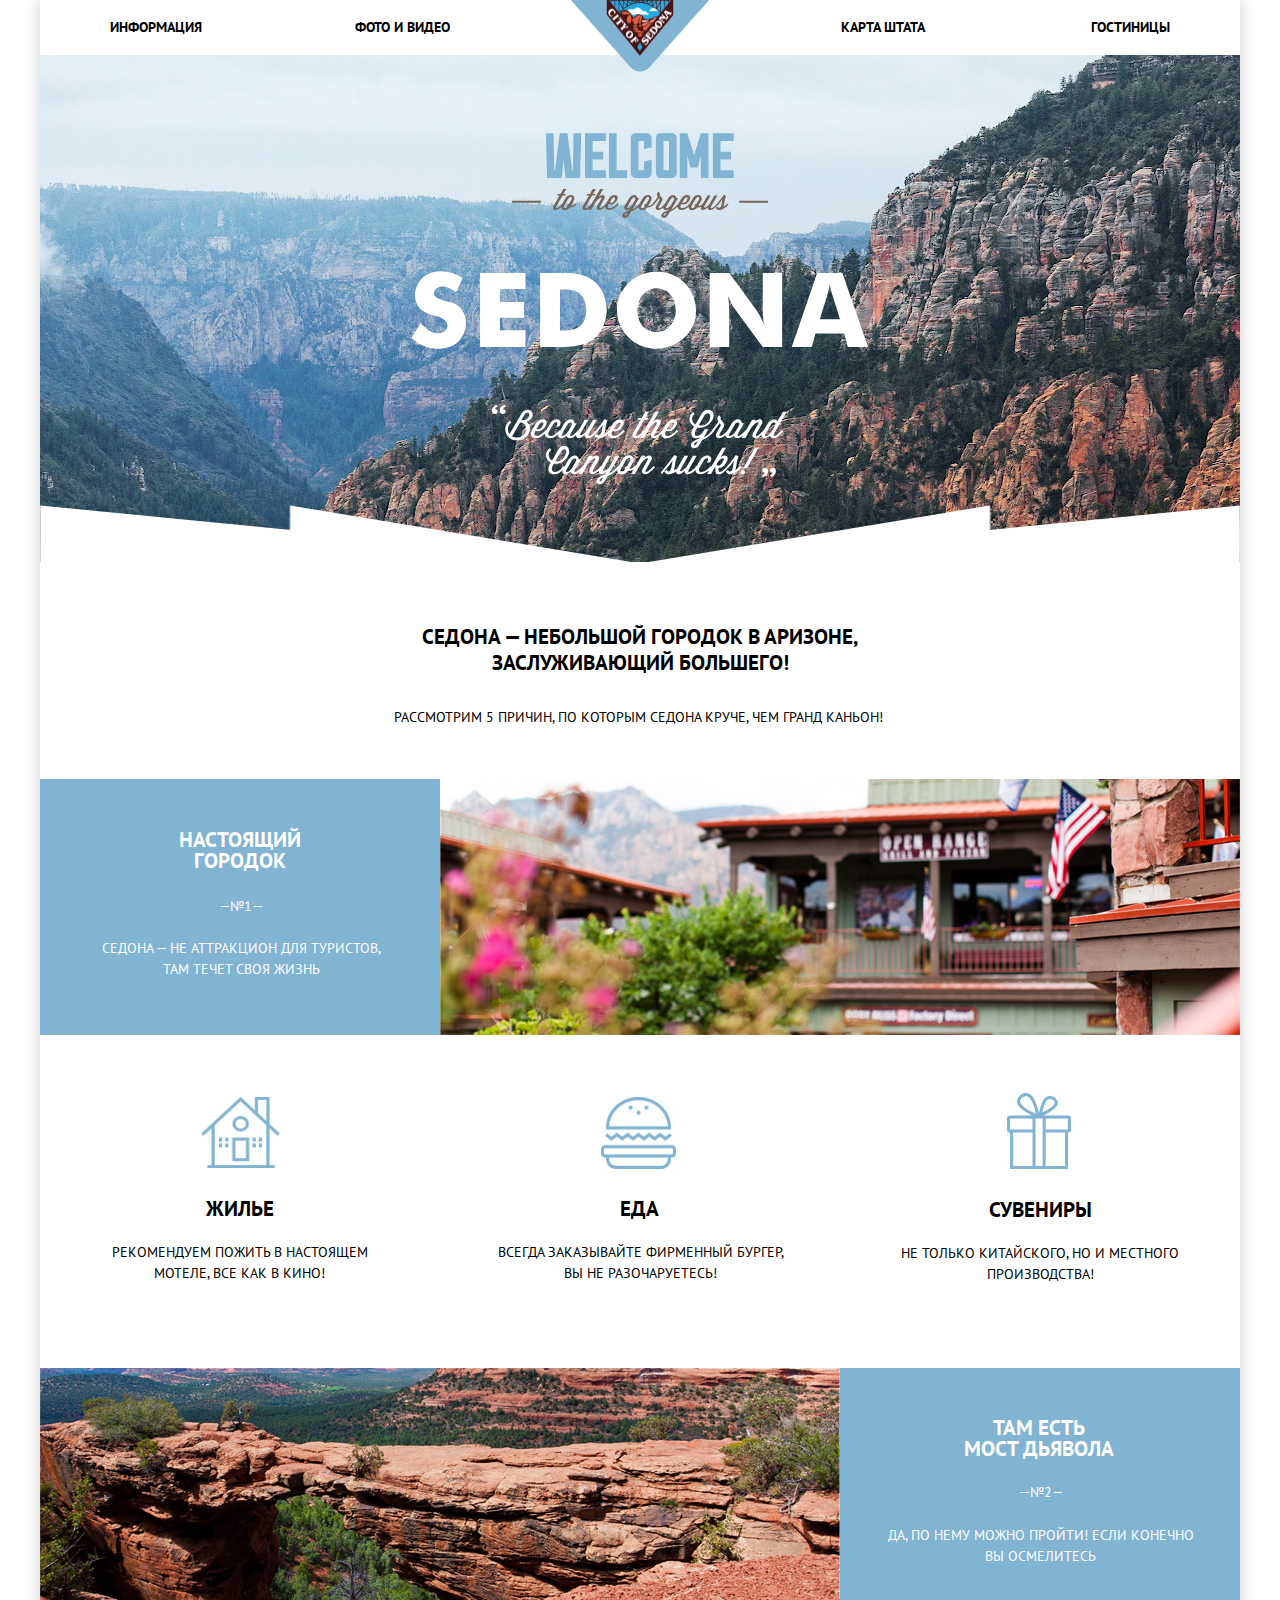
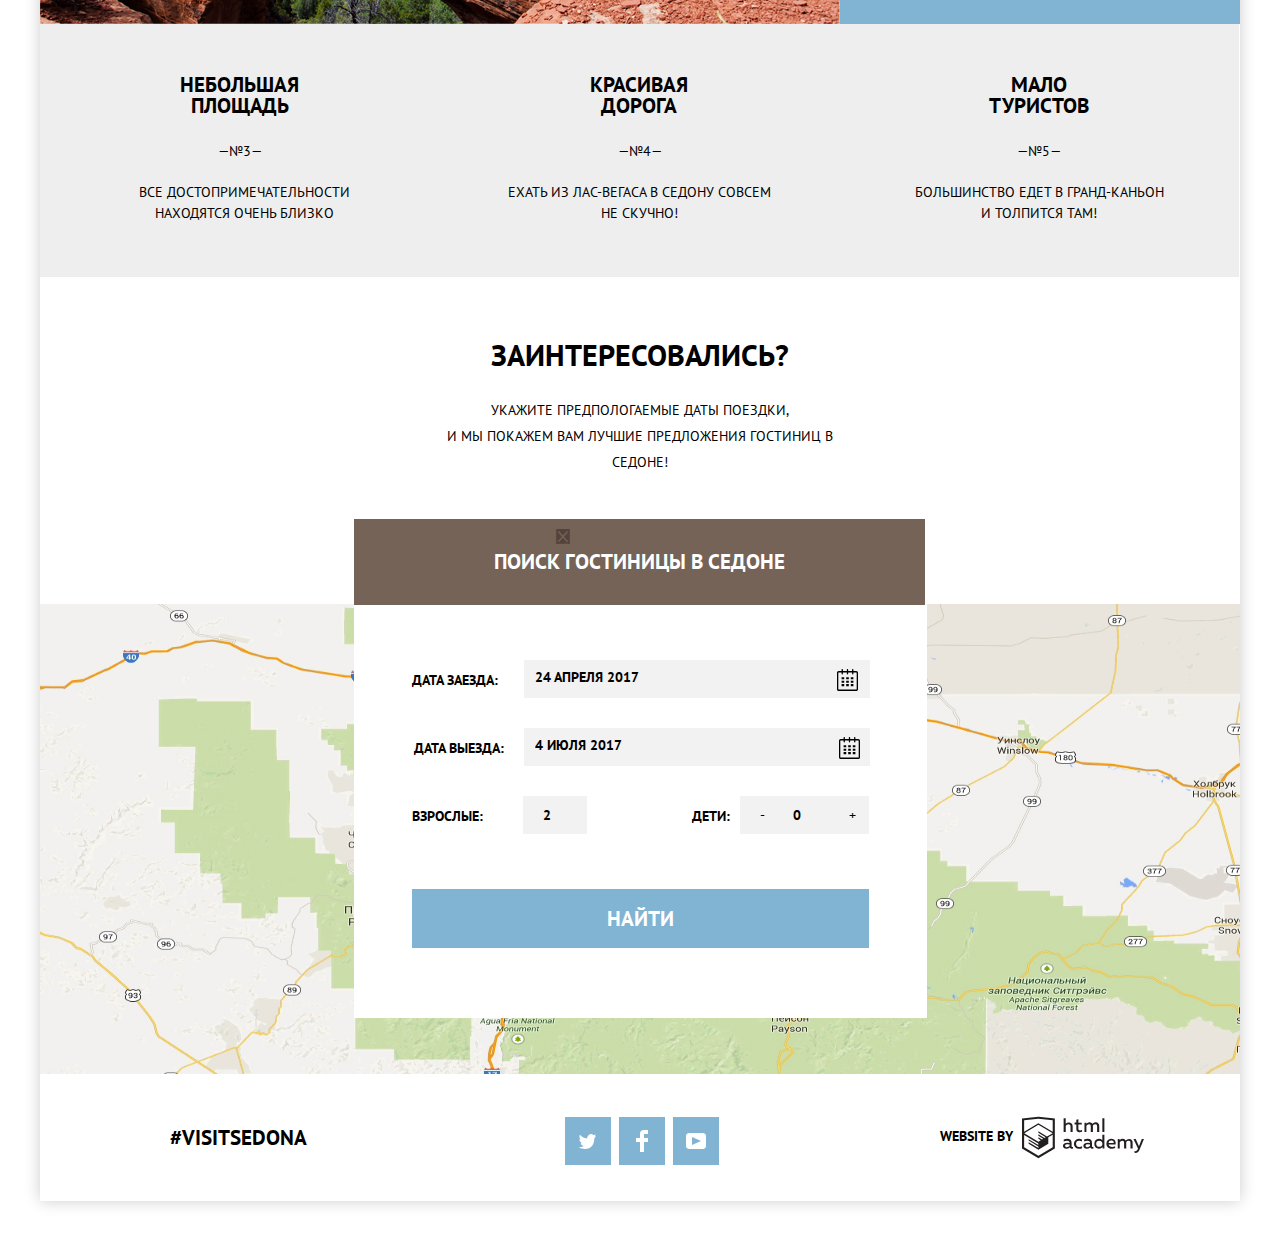
==== commit 20ca8968: "часть правок внесена" ====
--- a/index.html
+++ b/index.html
@@ -10,7 +10,7 @@
    <body>
       <div class="container">
          <header class="main-header">
-            <h1 hidden>Sedona</h1>
+            <h1 class="visually-hidden">Sedona</h1>
             <a class="main-navigation__link--logo " href="index.html">
             <img class="main-navigation__logo" src="img/logopng.png" width="140" height="72" alt="Logo of Sedona">
             </a>
@@ -30,9 +30,9 @@
             </div>
          </section>
          <main>
-            <h2 hidden>features</h2>
+            <h2 class="visually-hidden">features</h2>
             <div class="intro">
-               <h1 class="welcome__title">Седона — небольшой городок в Аризоне, заслуживающий большего!</h1>
+               <h2 class="welcome__title">Седона — небольшой городок в Аризоне, заслуживающий большего!</h1>
                <p class="welcome__p">Рассмотрим 5 причин, по которым Седона круче, чем гранд каньон!</p>
             </div>
             <section class="features">
@@ -98,7 +98,7 @@
                </ul>
             </section>
             <section class=" modal__search search">
-               <h2 hidden>search form</h2>
+               <h2 class="visually-hidden">search form</h2>
                <div class="search__container">
                   <h2 class="search__title">Заинтересовались?</h2>
                   <p class="search__text">Укажите предпологаемые даты поездки,<br> и мы покажем вам лучшие предложения гостиниц в Седоне!</p>
@@ -111,17 +111,21 @@
                      <div class="search__check-in">
                         <label class="search__label" for="check-in">Дата заезда:</label>
                         <input class="search__input--long" type="text" name="check-in" placeholder="24 апреля 2017" id="check-in">
-                     </div>
+                        <svg class="search__calendar" xmlns="http://www.w3.org/2000/svg" width="21" height="22" viewBox="0 0 21 22"><path d="M19.251 2.025h-2.845V.648c0-.381-.294-.689-.656-.689-.363 0-.656.308-.656.689v1.377h-3.938V.648c0-.381-.294-.689-.655-.689-.363 0-.657.308-.657.689v1.377H5.906V.648c0-.381-.294-.689-.656-.689-.363 0-.657.308-.657.689v1.377H1.75C.784 2.025 0 2.847 0 3.862v16.302C0 21.179.784 22 1.75 22h17.501c.966 0 1.749-.821 1.749-1.836V3.862c0-1.015-.783-1.837-1.749-1.837zm.437 18.139a.448.448 0 0 1-.437.459H1.75a.45.45 0 0 1-.438-.459V3.862a.45.45 0 0 1 .438-.459h2.844v1.378c0 .381.294.689.657.689.362 0 .656-.308.656-.689V3.403h3.938v1.378c0 .381.294.689.657.689.361 0 .655-.308.655-.689V3.403h3.938v1.378c0 .381.293.689.656.689.362 0 .656-.308.656-.689V3.403h2.845c.241 0 .437.206.437.459v16.302z"/><path  d="M4.594 8.225h2.625v2.066H4.594zM4.594 11.668h2.625v2.067H4.594zM4.594 15.112h2.625v2.066H4.594zM9.188 15.112h2.625v2.066H9.188zM9.188 11.668h2.625v2.067H9.188zM9.188 8.225h2.625v2.066H9.188zM13.781 15.112h2.625v2.066h-2.625zM13.781 11.668h2.625v2.067h-2.625zM13.781 8.225h2.625v2.066h-2.625z"  fill="a9a9a9"/></svg>
+                  </div>
                      <div class="search__out">
                         <label class="search__label" for="check-out">Дата выезда:</label>
                         <input class="search__input--long" type="text" name="check-out" placeholder="4 июля 2017" id="check-out">
-                     </div>
+                        <svg class="search__calendar" xmlns="http://www.w3.org/2000/svg" width="21" height="22" viewBox="0 0 21 22"><path d="M19.251 2.025h-2.845V.648c0-.381-.294-.689-.656-.689-.363 0-.656.308-.656.689v1.377h-3.938V.648c0-.381-.294-.689-.655-.689-.363 0-.657.308-.657.689v1.377H5.906V.648c0-.381-.294-.689-.656-.689-.363 0-.657.308-.657.689v1.377H1.75C.784 2.025 0 2.847 0 3.862v16.302C0 21.179.784 22 1.75 22h17.501c.966 0 1.749-.821 1.749-1.836V3.862c0-1.015-.783-1.837-1.749-1.837zm.437 18.139a.448.448 0 0 1-.437.459H1.75a.45.45 0 0 1-.438-.459V3.862a.45.45 0 0 1 .438-.459h2.844v1.378c0 .381.294.689.657.689.362 0 .656-.308.656-.689V3.403h3.938v1.378c0 .381.294.689.657.689.361 0 .655-.308.655-.689V3.403h3.938v1.378c0 .381.293.689.656.689.362 0 .656-.308.656-.689V3.403h2.845c.241 0 .437.206.437.459v16.302z"/><path  d="M4.594 8.225h2.625v2.066H4.594zM4.594 11.668h2.625v2.067H4.594zM4.594 15.112h2.625v2.066H4.594zM9.188 15.112h2.625v2.066H9.188zM9.188 11.668h2.625v2.067H9.188zM9.188 8.225h2.625v2.066H9.188zM13.781 15.112h2.625v2.066h-2.625zM13.781 11.668h2.625v2.067h-2.625zM13.781 8.225h2.625v2.066h-2.625z"  fill="a9a9a9"/></svg>
+                        
+                             
+                  </div>
                      <div class="search__amount">
                         <div class="search__amount--adults">
                            <label class="search__label search__label--adults" for="adults-number">Взрослые:</label>
-                           <input class="search__plus-minus" type="button" value="-">
+                           <span class="minus"></span>
                            <input class="search__input--short" type="number" value="2" min="1" max="10" step="1" name="adults-number" id="adults-number">
-                           <input class="search__plus-minus" type="button" value="+">
+                           
                         </div>
                         <div class="search__amount--kids">
                            <label class="search__label search__label--kids" for="kids-number">Дети:</label>
@@ -139,7 +143,7 @@
            
          </main>
          <footer class="main-footer">
-            <h2 hidden>Contacts</h2>
+            <h2 class="visually-hidden">Contacts</h2>
             <div class="main-footer__container">
                <div class="main-footer__hashtag">
                   <p class="main-footer__text">#visitsedona</p>
--- a/css/style.css
+++ b/css/style.css
@@ -46,13 +46,14 @@
 }
 .main-navigation__list a:active{
     color: #999999;
-   /*нужно уточнить цвет */
+   
 }
 .main-navigation__link--logo {
     position: absolute;
     top: 0;
     left: 50%;
     margin-left: -70px;
+    z-index: 999;
 }
 .welcome {
     background-image: url("../img/bg-back-desktop.jpg");
@@ -90,6 +91,7 @@
     line-height: 26px;
     text-align: center;
     max-width: 444px;
+    margin-bottom: 14px;
 }
 .welcome__p {
     font-size: 14px;
@@ -102,7 +104,7 @@
 
 .intro {
     margin-bottom: 40px;
-    margin-top: 49px;
+    margin-top: 45px;
     display: -webkit-box;
     display: -ms-flexbox;
     display: flex;
@@ -276,6 +278,7 @@
 .features__text--city {
     margin-right: 50px;
     margin-left: -5px;
+    margin-top: 19px;
 }
 .features__text--bridge {
     margin-right: 46px;
@@ -301,7 +304,7 @@
             align-items: center;
 }
 .search__container {
-    margin-top: 34px;
+    margin-top: 41px;
     margin-bottom: 34px;
 }
 .search__container-form {
@@ -382,25 +385,25 @@
     display: -ms-flexbox;
     display: flex;
     width: 466px;
-    margin-bottom: 28px;
+    margin-bottom: 35px;
     margin-top: 55px;
     -webkit-box-pack: justify;
         -ms-flex-pack: justify;
             justify-content: space-between;
-    margin-left: 40px;
-    margin-right: 60px;
+    margin-left: 38.5px;
+    
 }
 .search__out {
     display: -webkit-box;
     display: -ms-flexbox;
     display: flex;
     width: 466px;
-    margin-bottom: 30px;
+    margin-bottom: 35px;
     -webkit-box-pack: justify;
         -ms-flex-pack: justify;
             justify-content: space-between;
     margin-left: 40px;
-    margin-right: 60px;
+    
 }
 .search__amount {
     display: -webkit-box;
@@ -447,17 +450,24 @@
     background-color: #f2f2f2;
     -webkit-box-sizing: border-box;
             box-sizing: border-box;
-    width: 335px;
+    width: 346px;
     height: 38px;
-    padding-top: 8px;
-    padding-left: 10px;
+    padding-top: 4px;
+    padding-left: 11px;
     padding-right: 8px;
     padding-bottom: 8px;
     border: none;
-    background-image: url("../img/calendar.svg");
-    background-position: 315px center;
-    background-repeat: no-repeat;
-    margin-right: 0;
+    position: absolute;
+    z-index: 1;
+    right: 70px;
+    margin-right: -15px;
+   
+}
+.search__calendar {
+    position: relative;
+    z-index: 5;
+   right: 0px;
+    top: 9px;
 }
 .search__input--short {
     font: inherit;
@@ -468,6 +478,9 @@
     width: 115px;
     text-align: center;
     border: none;
+    text-transform: uppercase;
+    font-weight: bold;
+    color: #000000;
    
     
 }
@@ -504,7 +517,24 @@
     padding-right: 20px;
     background-color: #f2f2f2;
     
-}
+    
+}
+.minus::before {
+    
+    display: inline-block;
+    font-size: 21px;
+    font-weight: bold;
+    line-height: 26px;
+    text-align: center;
+    font-style: normal;
+    content: "\e801";
+    position: absolute;
+    left: 195px;
+    top: 5px;
+    opacity: 0.3;
+    margin-left: 5px;
+    z-index: 10;
+}    
 
 .search__button:hover {
     background-color: #669ec0;
@@ -526,6 +556,7 @@
 }
 .main-footer__inner {
     margin-top: 30px;
+
 }
 .main-footer__hashtag {
     display: -webkit-box;
@@ -793,7 +824,14 @@
     padding: 0;
     margin: 0;
 }
-li .info__subitem:not(:first-child){
+
+.info__subitem .info__subitem--link {
+    color: rgba(0, 0, 0, 0.5); 
+}
+.info__subitem:first-child .info__subitem--link {
+    color: #81b3d2;
+  }
+.info__subitem:not(:first-child) .info__subitem--link{
     color: rgba(0, 0, 0, 0.5);
     text-decoration: underline;
     -webkit-text-decoration-style: dotted;
@@ -801,14 +839,17 @@
     -webkit-text-decoration-color: rgba(0, 0, 0, 0.5);
             text-decoration-color: rgba(0, 0, 0, 0.5);
 }
-li .info__subitem:first-child{
+.info__subitem .info__subitem--link:hover {
     color: #81b3d2;
 }
-.info__subitem:hover {
-    color: #81b3d2;
-}
-.info__subitem:active {
-    color: #81b3d2;
+.info__subitem .info__subitem--link:active {
+    color: #000000;
+}
+
+
+
+.info__subitem {
+    margin-right: 33px;
 }
 .info__icon:first-child {
     fill: #cacaca;
@@ -920,11 +961,6 @@
 .catalog__rate {
     background-color: #f2f2f2;
     color: #666666;
-   /*padding-top: 5px;
-    padding-right: 13px;
-    padding-bottom: 9px;
-    padding-left: 16px;
-    */
     font-size: 14px;
     line-height: 21px;
     height: 26px;
@@ -936,7 +972,7 @@
 .catalog__stars {
     margin-top: 15px;
 }
-/* ----- Сеточные стили ----- */
+
 .main-navigation__list {
     display: -webkit-box;
     display: -ms-flexbox;
@@ -1008,7 +1044,7 @@
     margin-left: 50px;
     margin-right: 50px;
     margin-top: 50px;
-    margin-bottom: 60px;
+    margin-bottom: 53px;
 }
 .features__item-wrapper {
     max-width: 400px;
@@ -1125,9 +1161,7 @@
     display: -ms-flexbox;
     display: flex;
 }
-.info__subitem {
-    margin-right: 33px;
-}
+
 
 .catalog__picture {
     margin-left: 73px;
@@ -1147,7 +1181,7 @@
     padding: 0px;
 }
 .catalog-wrapper {
-    -webkit-box-sizing: border-box;
+    
             
     margin-top: 26px;
     
@@ -1166,7 +1200,7 @@
 }
 .catalog__title {
     margin: 0px;
-    margin-bottom: 4px;
+    margin-bottom: 0px;
       
 }
 .catalog-wrapper--text {
@@ -1181,7 +1215,7 @@
     position: relative;
     margin-right: 38px;
    
-    margin-bottom: 13px;
+    margin-bottom: 14px;
     margin-top: 5px;
 }
 .catalog__text--price-motel {
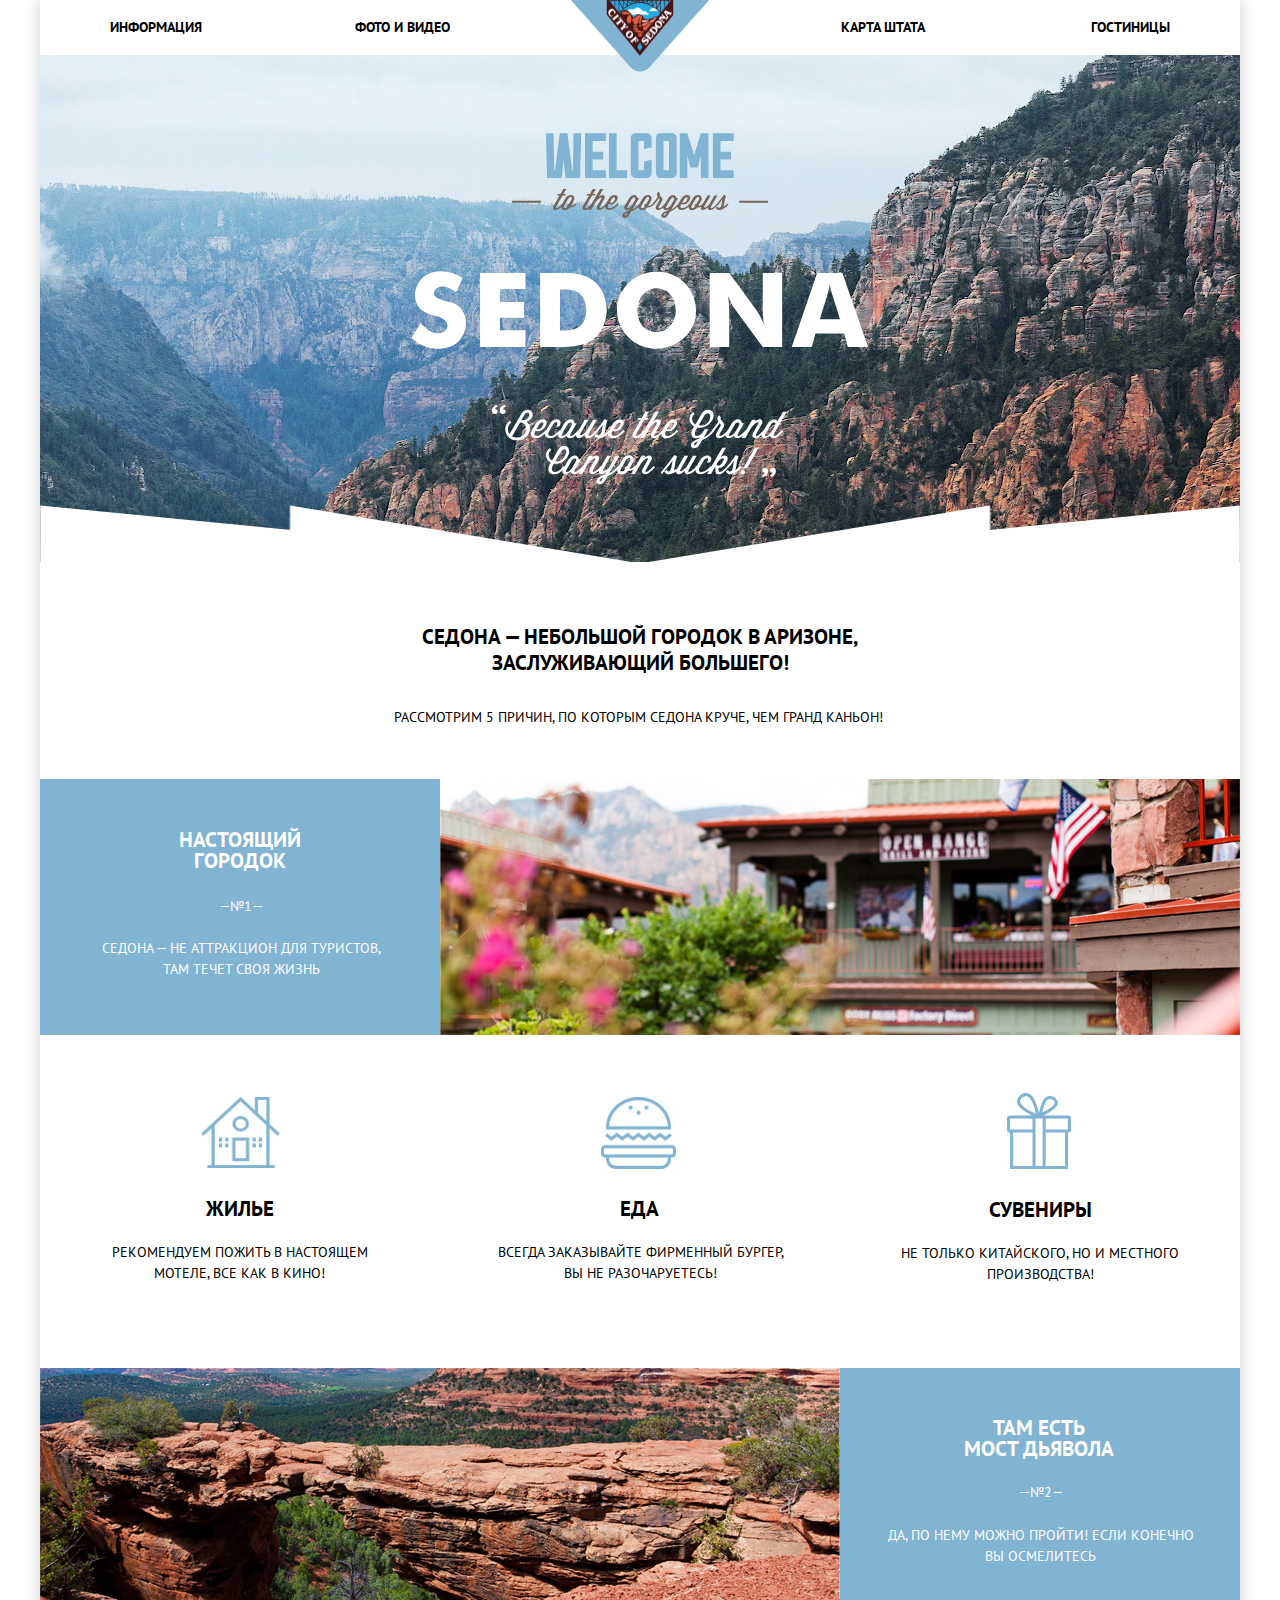
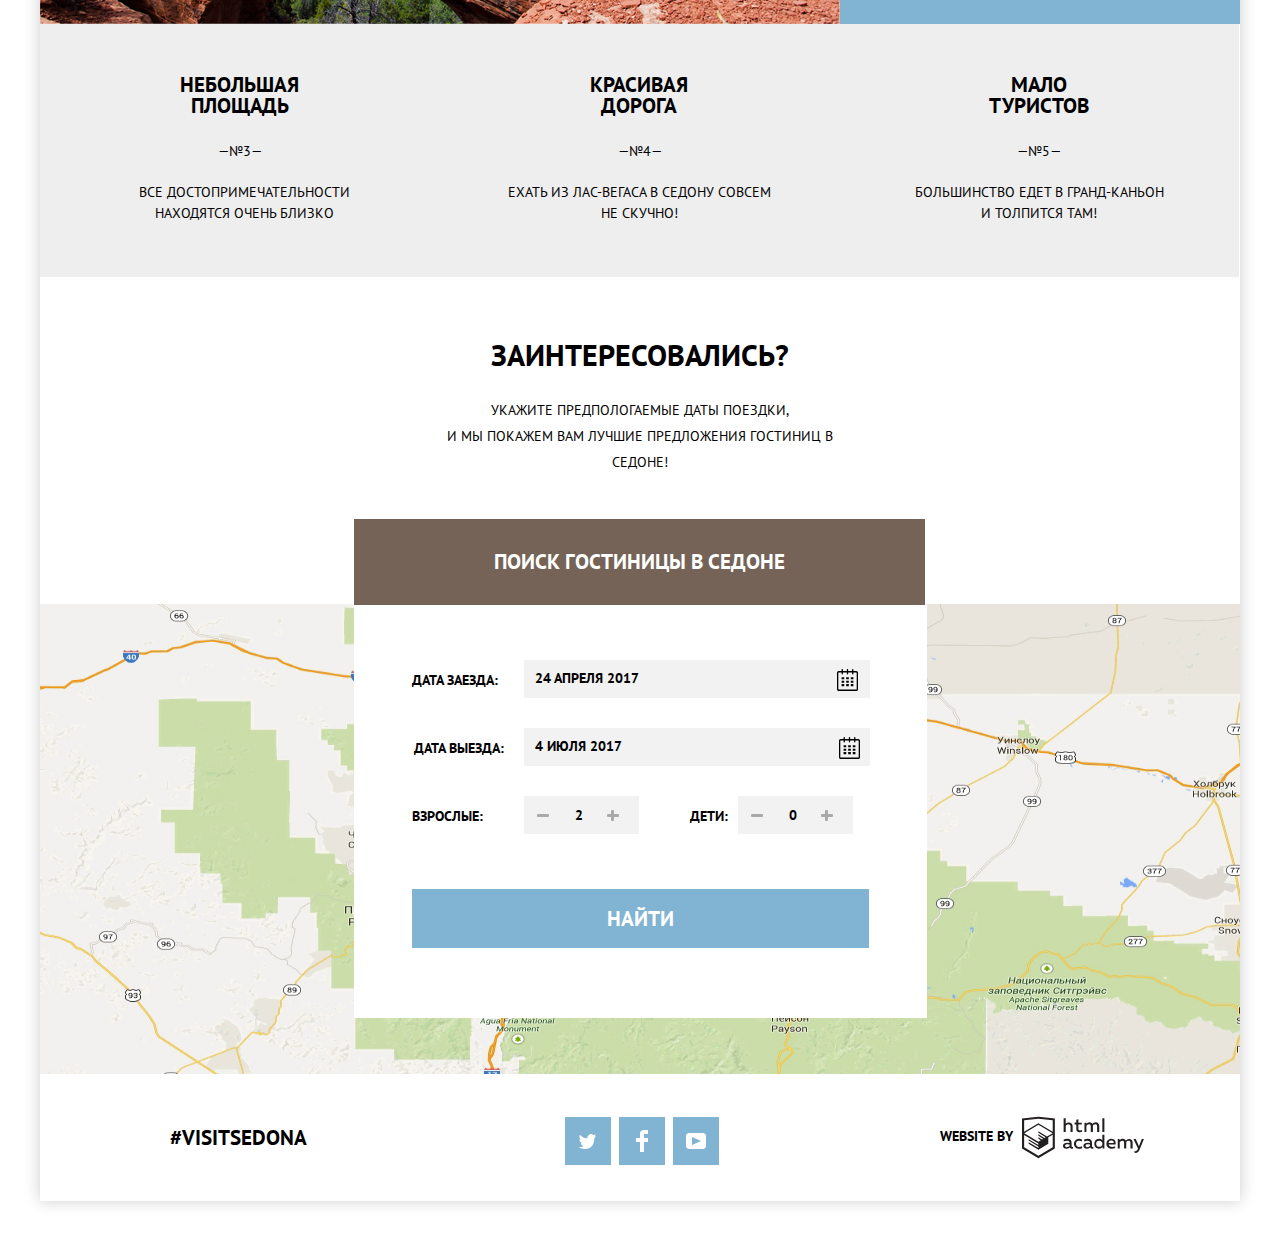
==== commit 6b819f1f: "кнопочки в форме. начало" ====
--- a/index.html
+++ b/index.html
@@ -123,16 +123,24 @@
                      <div class="search__amount">
                         <div class="search__amount--adults">
                            <label class="search__label search__label--adults" for="adults-number">Взрослые:</label>
-                           <span class="minus"></span>
+                           <button class="control control--minus" type="button">
+                              <span class="visually-hidden">Уменьшить</span>
+                            </button>
                            <input class="search__input--short" type="number" value="2" min="1" max="10" step="1" name="adults-number" id="adults-number">
-                           
+                           <button class="control control--plus" type="button">
+                              <span class="visually-hidden">Увеличить</span>
+                            </button>
                         </div>
                         <div class="search__amount--kids">
                            <label class="search__label search__label--kids" for="kids-number">Дети:</label>
                            
-                           <input class="search__plus-minus" type="button" value="-">
+                           <button class="control control--minus" type="button">
+                              <span class="visually-hidden">Уменьшить</span>
+                            </button>
                            <input class="search__input--short" type="number" value="0" min="0" max="20" step="1" name="kids-number" id="kids-number">
-                           <input class="search__plus-minus" type="button" value="+">
+                           <button class="control control--plus" type="button">
+                              <span class="visually-hidden">Увеличить</span>
+                            </button>
                               
                         </div>
                      </div>
--- a/css/style.css
+++ b/css/style.css
@@ -438,12 +438,14 @@
     font-weight: bold;
 }
 .search__label--adults {
-    margin-right: 40px;
-    margin-left: 53px;
+    margin-right: 41px;
+    margin-left: 47px;
+    padding: 0;
 }
 .search__label--kids {
     margin-right: 10px;
-    margin-left: 100px;
+    margin-left: 96px;
+    padding: 0;
 }
 .search__input--long {
     font: inherit;
@@ -452,7 +454,7 @@
             box-sizing: border-box;
     width: 346px;
     height: 38px;
-    padding-top: 4px;
+    padding-top: 5px;
     padding-left: 11px;
     padding-right: 8px;
     padding-bottom: 8px;
@@ -481,6 +483,10 @@
     text-transform: uppercase;
     font-weight: bold;
     color: #000000;
+    padding-left: 20px;
+    margin-right: -45px;
+    margin-left: 0px;
+    padding-right: 10px;
    
     
 }
@@ -519,22 +525,47 @@
     
     
 }
-.minus::before {
-    
-    display: inline-block;
-    font-size: 21px;
-    font-weight: bold;
-    line-height: 26px;
-    text-align: center;
-    font-style: normal;
-    content: "\e801";
-    position: absolute;
-    left: 195px;
-    top: 5px;
-    opacity: 0.3;
-    margin-left: 5px;
-    z-index: 10;
-}    
+.control {
+    position: relative;
+    padding: 0;
+    cursor: pointer;
+    
+  }
+  
+  .control--minus::before, .control--plus::after {
+      content: "";
+      position: absolute;
+      top: 14px;
+      left: 17px;
+      width: 3px;
+      height: 11px;
+      border-radius: 1px;
+      background-color: #a9a9a9;
+  }
+  
+  .control--plus::before {
+      content: "";
+      position: absolute;
+      top: 18px;
+      left: 13px;
+      width: 12px;
+      height: 3px;
+      border-radius: 1px;
+      background-color: #a9a9a9;
+  }
+  
+  .control--minus::before {
+      top: 18px;
+      left: 13px;
+      width: 12px;
+      height: 3px;
+  }
+   
+  button {
+    border: none;
+    background: none;
+  }   
+
 
 .search__button:hover {
     background-color: #669ec0;
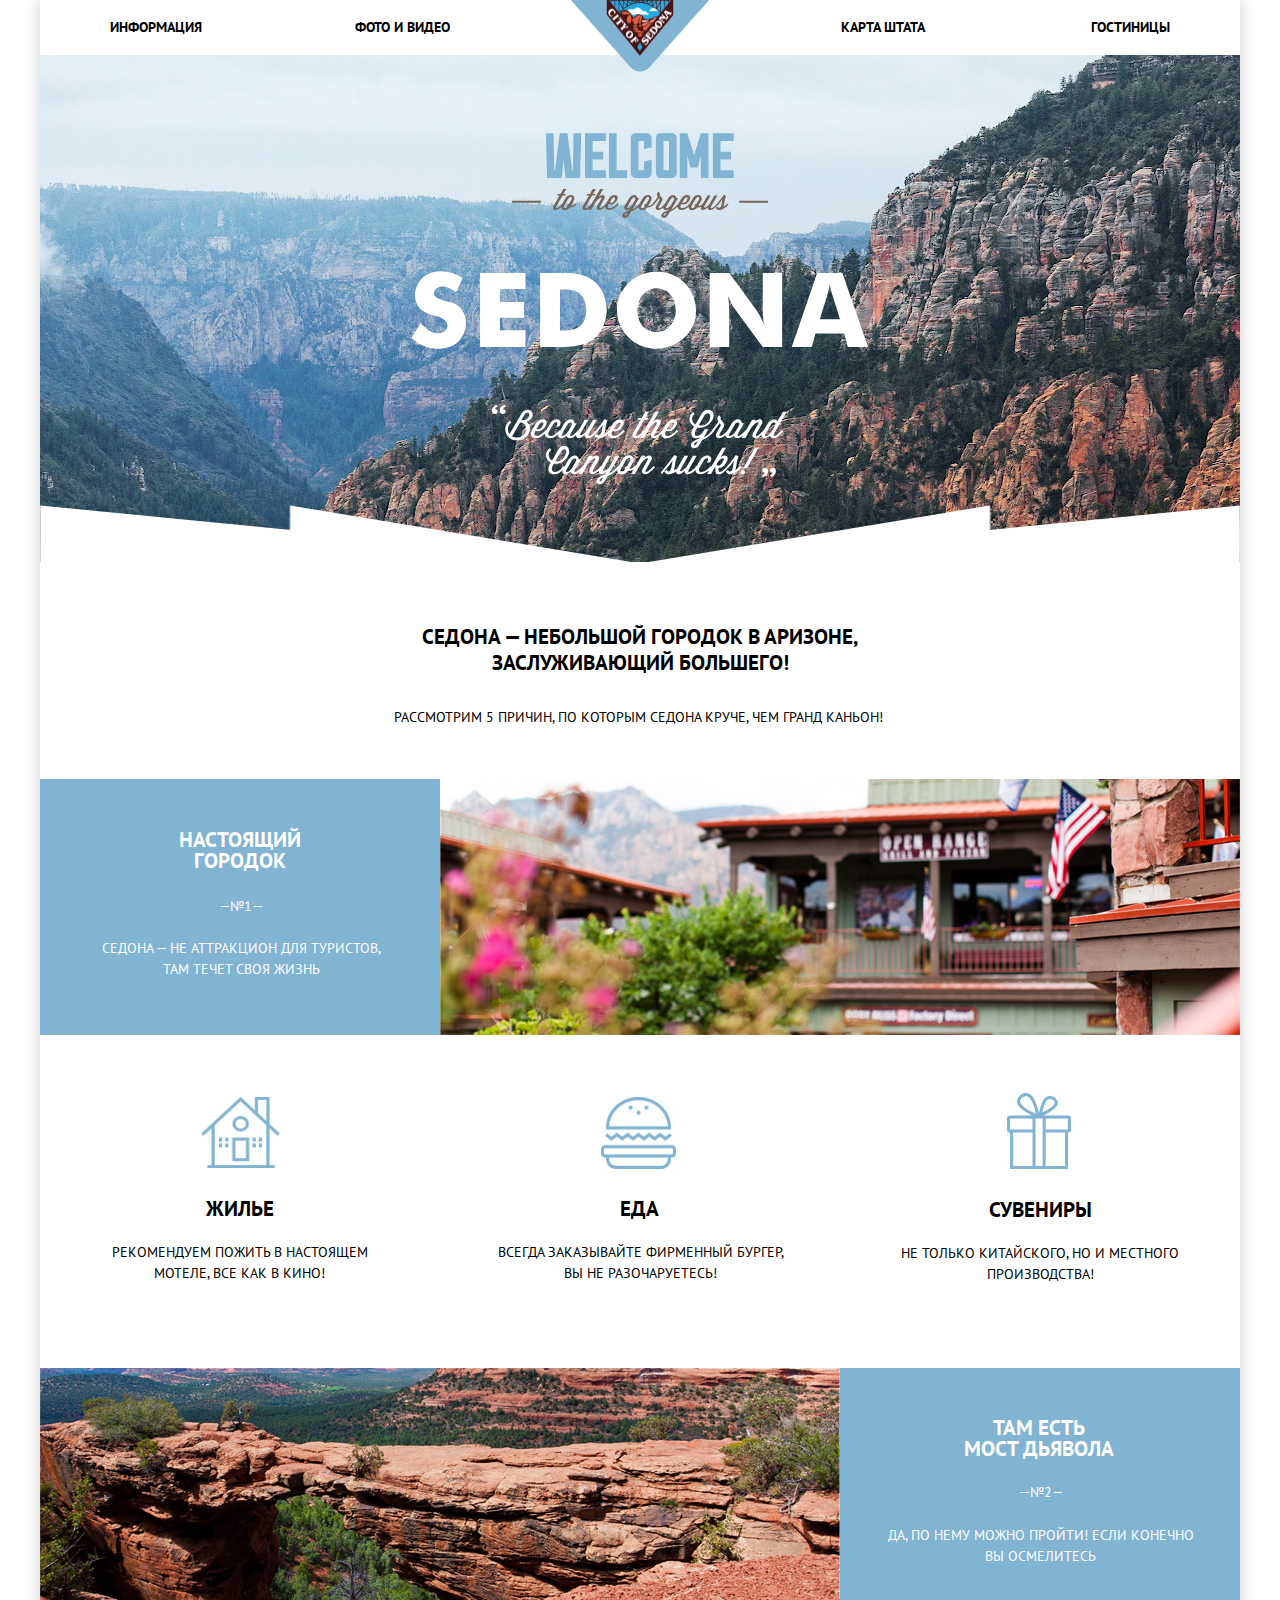
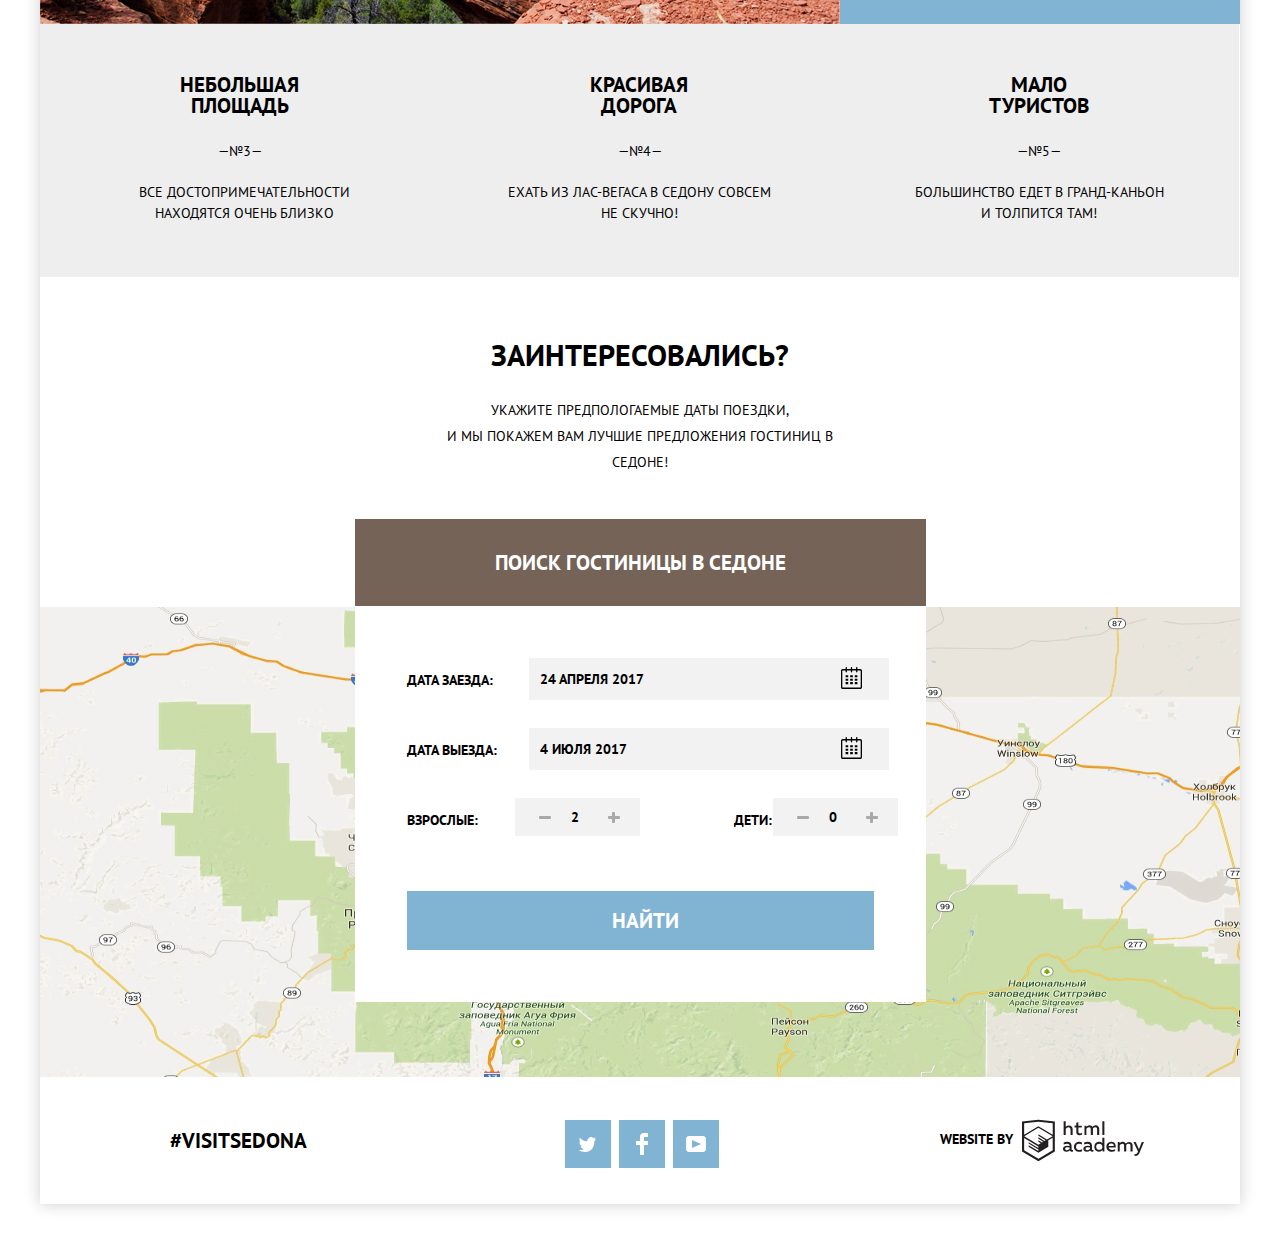
==== commit a122e9f3: "форма. часть 2" ====
--- a/index.html
+++ b/index.html
@@ -106,8 +106,10 @@
                <div class="search__container-form">
                         <img class="map__picture" src="img/map.jpg" width="1200" height="470" alt="Седона расположена в штате Аризона на шоссе № 40.">
                   <form class="search__form" method="get" action="https://echo.htmlacademy.ru">
-                     <a href="#" class="search__name"> Поиск гостиницы в Седоне </a>
-                     
+                     <div class="search__title">
+                        <a href="#" class="search__name"> Поиск гостиницы в Седоне </a>
+                     </div>
+                     <div class="search__wrapper">
                      <div class="search__check-in">
                         <label class="search__label" for="check-in">Дата заезда:</label>
                         <input class="search__input--long" type="text" name="check-in" placeholder="24 апреля 2017" id="check-in">
@@ -145,6 +147,7 @@
                         </div>
                      </div>
                      <button class="search__button" type="submit">Найти</button>
+                     </div>
                   </form>
                </div>
             </section>
--- a/css/style.css
+++ b/css/style.css
@@ -305,7 +305,7 @@
 }
 .search__container {
     margin-top: 41px;
-    margin-bottom: 34px;
+    margin-bottom: 37px;
 }
 .search__container-form {
     width: 570px;
@@ -315,11 +315,11 @@
     display: flex;
     -webkit-box-orient: vertical;
     -webkit-box-direction: normal;
-        -ms-flex-direction: column;
-            flex-direction: column;
+    -ms-flex-direction: column;
+    flex-direction: column;
     -webkit-box-align: center;
-        -ms-flex-align: center;
-            align-items: center;
+    -ms-flex-align: center;
+    align-items: center;
     position: relative;
     z-index: 100;
     
@@ -332,6 +332,7 @@
     line-height: 24px;
     text-align: center;
     margin-bottom: 30px;
+    
 }
 .map__picture {
     position: absolute;
@@ -352,6 +353,7 @@
     padding-right: 140px;
     padding-bottom: 30px;
     padding-top: 30px;
+    margin-bottom: 19px;
 }
 .search__name:hover {
     background-color: #604e43;
@@ -371,122 +373,130 @@
     display: -ms-flexbox;
     display: flex;
     -ms-flex-wrap: wrap;
-        flex-wrap: wrap;
+    flex-wrap: wrap;
     -webkit-box-pack: justify;
-        -ms-flex-pack: justify;
-            justify-content: space-between;
+    -ms-flex-pack: justify;
+    justify-content: space-between;
     -webkit-box-align: center;
-        -ms-flex-align: center;
-            align-items: center;
+    -ms-flex-align: center;
+    align-items: center;
     background-color: #ffffff;
+    margin-top: 25px;
+}
+.search__wrapper {
+    margin: 52px 52px 52px 52px;
+    padding-top: 0px;
 }
 .search__check-in {
     display: -webkit-box;
     display: -ms-flexbox;
     display: flex;
-    width: 466px;
+    width: 455px;
     margin-bottom: 35px;
-    margin-top: 55px;
+   
     -webkit-box-pack: justify;
-        -ms-flex-pack: justify;
-            justify-content: space-between;
-    margin-left: 38.5px;
+    -ms-flex-pack: justify;
+    justify-content: space-between;
+   
     
 }
 .search__out {
     display: -webkit-box;
     display: -ms-flexbox;
     display: flex;
-    width: 466px;
+    width: 455px;
     margin-bottom: 35px;
     -webkit-box-pack: justify;
-        -ms-flex-pack: justify;
-            justify-content: space-between;
-    margin-left: 40px;
+    -ms-flex-pack: justify;
+    justify-content: space-between;
+    
     
 }
 .search__amount {
     display: -webkit-box;
     display: -ms-flexbox;
     display: flex;
-    width: 466px;
+    width: 446px;
     margin-bottom: 30px;
     -webkit-box-pack: center;
-        -ms-flex-pack: center;
-            justify-content: center;
+    -ms-flex-pack: center;
+    justify-content: space-between;
 }
 .search__amount--adults {
-    width: 233px;
-    display: -webkit-box;
-    display: -ms-flexbox;
-    display: flex;
-    margin-left: 47px;
+   
+        
+        display: -webkit-box;
+        display: -ms-flexbox;
+        display: flex;
+       
+   
 }
 .search__amount--kids {
-    width: 233px;
-    display: -webkit-box;
-    display: -ms-flexbox;
-    display: flex;
-    margin-right: 47px;
+       
+       display: -webkit-box;
+       display: -ms-flexbox;
+       display: flex;
+       
 }
 .search__label {
-    margin-top: 7px;
-    margin-left: 15px;
-    padding-left: 5px;
+    margin-top: 9px;
+   
     font-size: 14px;
     line-height: 26px;
     font-weight: bold;
+    
 }
 .search__label--adults {
-    margin-right: 41px;
-    margin-left: 47px;
-    padding: 0;
+       
+    padding-right: 48px;
+    justify-content: space-between;
 }
 .search__label--kids {
-    margin-right: 10px;
-    margin-left: 96px;
+    margin-right: 12px;
+    margin-left: 82px;
     padding: 0;
 }
 .search__input--long {
     font: inherit;
     background-color: #f2f2f2;
     -webkit-box-sizing: border-box;
-            box-sizing: border-box;
-    width: 346px;
-    height: 38px;
-    padding-top: 5px;
+    box-sizing: border-box;
+    width: 360px;
+    
+    padding-top: 8px;
     padding-left: 11px;
     padding-right: 8px;
     padding-bottom: 8px;
     border: none;
     position: absolute;
     z-index: 1;
-    right: 70px;
+    right: 51px;
     margin-right: -15px;
    
 }
 .search__calendar {
     position: relative;
     z-index: 5;
-   right: 0px;
+    right: 0px;
     top: 9px;
 }
 .search__input--short {
     font: inherit;
     background-color: #f2f2f2;
     -webkit-box-sizing: border-box;
-            box-sizing: border-box;
+    box-sizing: border-box;
     height: 38px;
-    width: 115px;
+    width: 125px;
     text-align: center;
     border: none;
     text-transform: uppercase;
     font-weight: bold;
     color: #000000;
-    padding-left: 20px;
+    padding-left: 13px;
     margin-right: -45px;
-    margin-left: 0px;
-    padding-right: 10px;
+    margin-left: -11px;
+    
+    
    
     
 }
@@ -502,19 +512,18 @@
     text-align: center;
     color: #ffffff;
     text-transform: uppercase;
-    background-color:#81b3d2;
+    background-color: #81b3d2;
     border: none;
-    margin-left: 58px;
-    margin-right: 58px;
+  
     margin-top: 25px;
-    padding-left: 195px;
+    padding-left: 205px;
     padding-right: 195px;
     padding-top: 17px;
     padding-bottom: 22px;
     -webkit-box-sizing: content-box;
-            box-sizing: content-box;
+    box-sizing: content-box;
     height: 20px;
-    margin-bottom: 70px;
+    
 }
 .search__plus-minus {
     border: none;
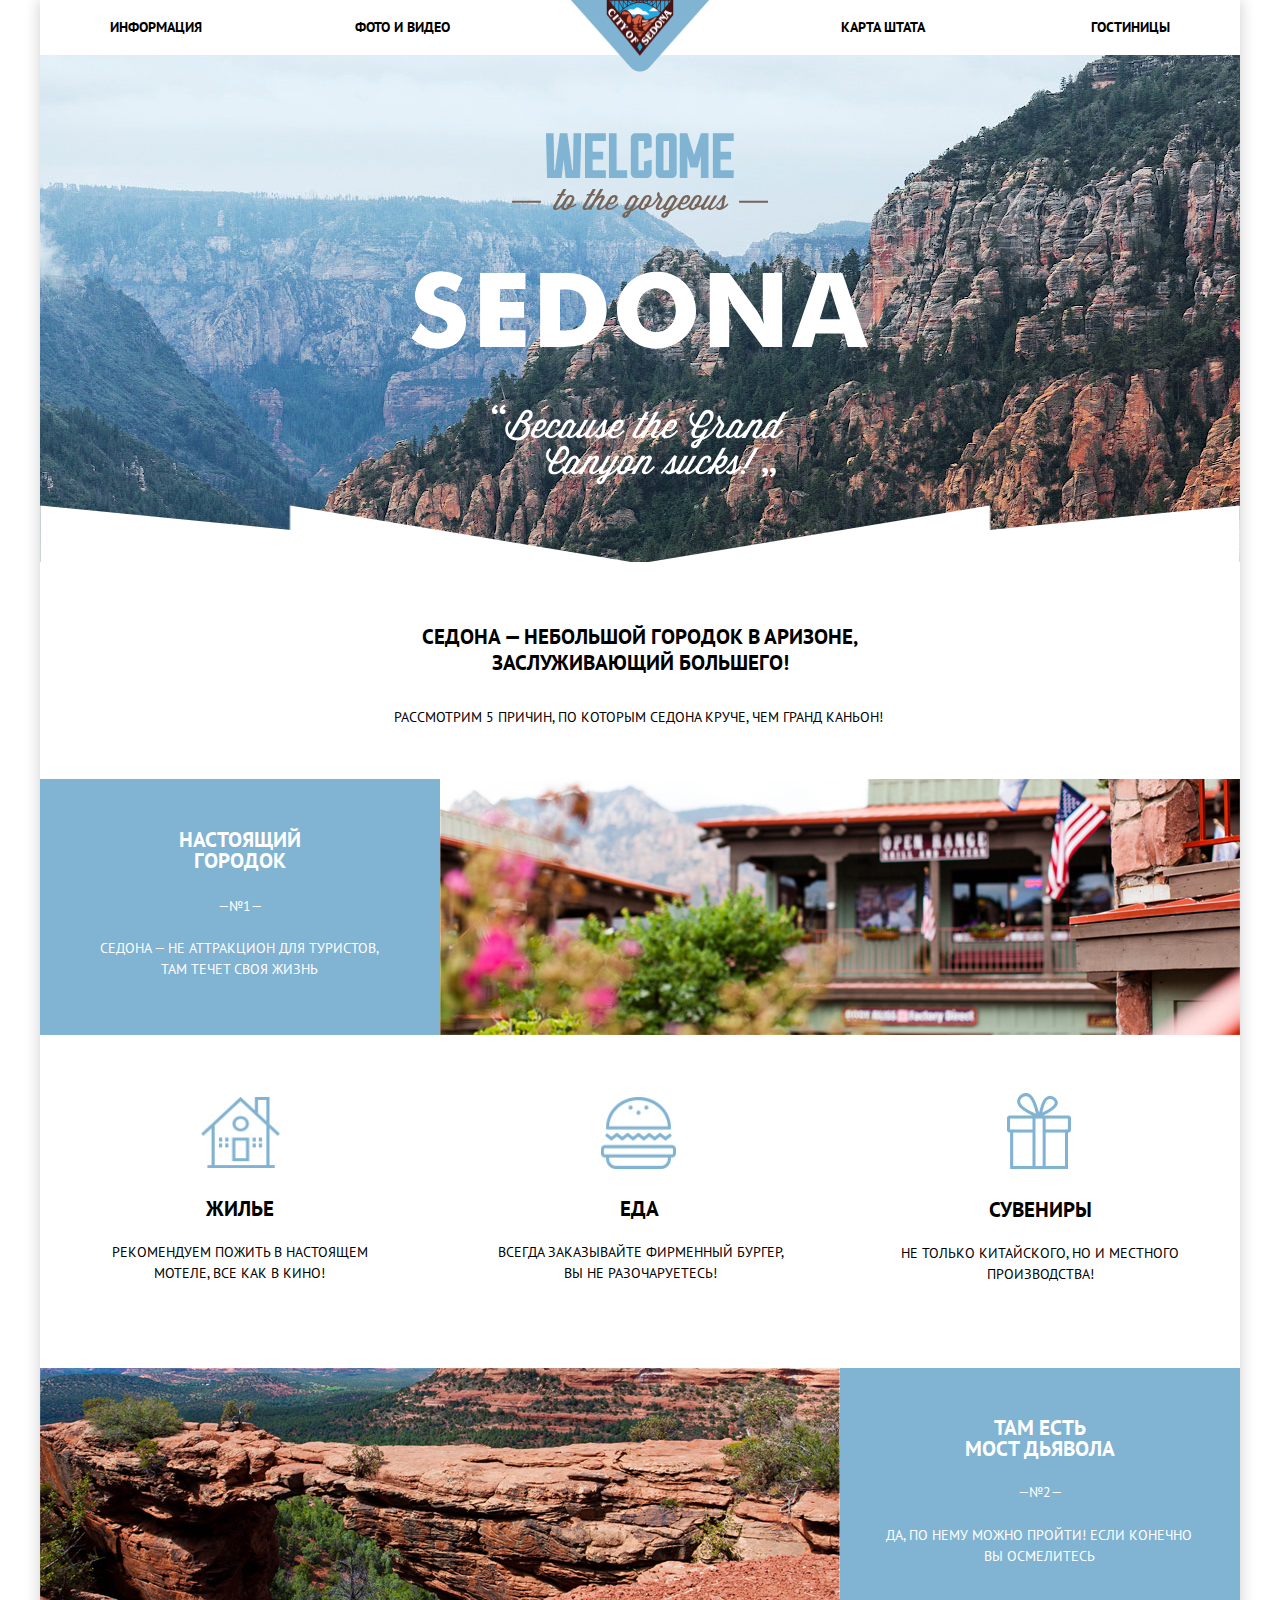
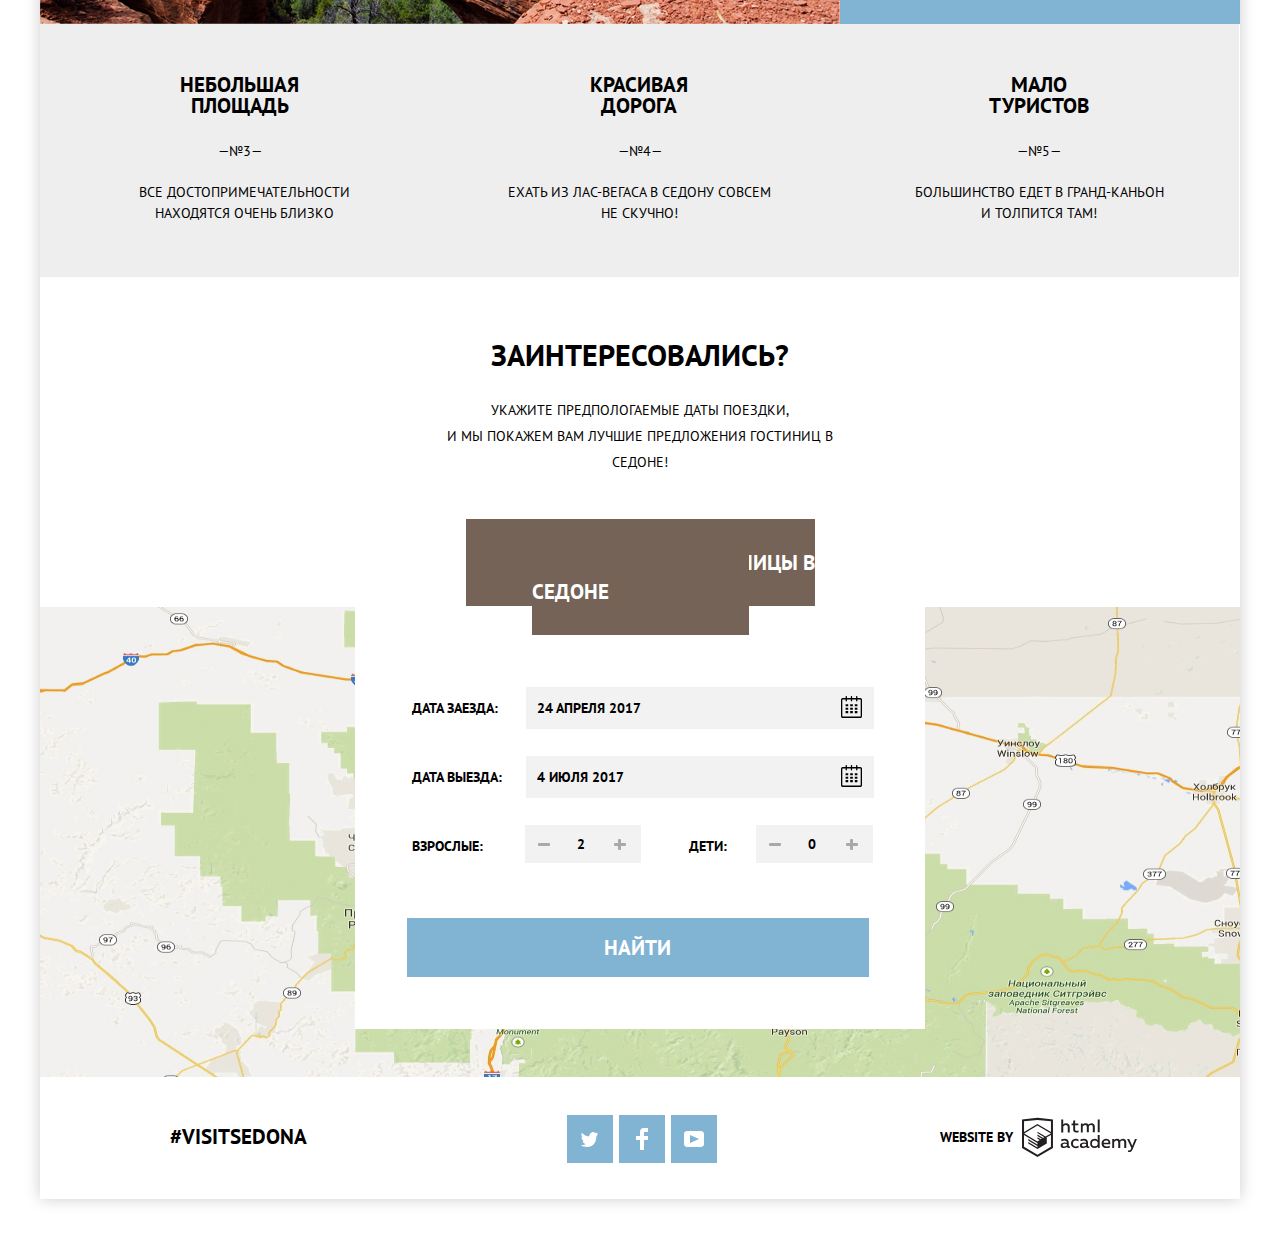
==== commit 3aaf2d3c: "финальная версия 1" ====
--- a/index.html
+++ b/index.html
@@ -125,22 +125,24 @@
                      <div class="search__amount">
                         <div class="search__amount--adults">
                            <label class="search__label search__label--adults" for="adults-number">Взрослые:</label>
-                           <button class="control control--minus" type="button">
+                           <div class="controls">
+                           <button class="control control--minus control--minus-adults" type="button">
                               <span class="visually-hidden">Уменьшить</span>
                             </button>
                            <input class="search__input--short" type="number" value="2" min="1" max="10" step="1" name="adults-number" id="adults-number">
-                           <button class="control control--plus" type="button">
+                           <button class="control control--plus control--plus-adults" type="button">
                               <span class="visually-hidden">Увеличить</span>
                             </button>
+                            </div>
                         </div>
                         <div class="search__amount--kids">
                            <label class="search__label search__label--kids" for="kids-number">Дети:</label>
                            
-                           <button class="control control--minus" type="button">
+                           <button class="control control--minus control--minus-kids" type="button">
                               <span class="visually-hidden">Уменьшить</span>
                             </button>
-                           <input class="search__input--short" type="number" value="0" min="0" max="20" step="1" name="kids-number" id="kids-number">
-                           <button class="control control--plus" type="button">
+                           <input class="search__input--short search__input--kids" type="number" value="0" min="0" max="20" step="1" name="kids-number" id="kids-number">
+                           <button class="control control--plus control--plus-kids" type="button">
                               <span class="visually-hidden">Увеличить</span>
                             </button>
                               
@@ -193,7 +195,7 @@
                <p class="footer-copyright">
                   <b>Website by</b>
                   <a class="footer__logo" href="https://htmlacademy.ru/intensive/htmlcss">
-                  <img src="img/logo-htmlacademy.svg" width="122" height="43" alt="mini-logo">
+                  <img src="img/logo-htmlacademy.svg" width="115" height="43" alt="mini-logo">
                   </a>
                </p>
             </div>
--- a/css/style.css
+++ b/css/style.css
@@ -64,16 +64,7 @@
 
 }
 .welcome__wrapper {
-    display: -webkit-box;
-    display: -ms-flexbox;
-    display: flex;
-    -webkit-box-orient: vertical;
-    -webkit-box-direction: normal;
-        -ms-flex-direction: column;
-            flex-direction: column;
-    -webkit-box-pack: end;
-        -ms-flex-pack: end;
-            justify-content: flex-end;
+    text-align: center;
     height: 507px;
     background-image: url("../img/polygon.png");
     background-repeat: no-repeat;
@@ -143,7 +134,7 @@
     line-height: 26px;
     text-align: center;
     margin-top: 10px; 
-    margin-left: -55px;
+    
 }
 .features__number--second {
     margin-top: 20px;
@@ -207,7 +198,7 @@
 .features__title--city {
     width: 125px;
     margin-top: 50px;
-    margin-left: 80px;
+    
     margin-bottom: 22px;
 }
 .features__title--home {
@@ -263,8 +254,7 @@
 .features__title--bridge {
     width: 154px;
     margin-top: 49px;
-   margin-left: 65px;
-   margin-bottom: 10px;
+    margin-bottom: 10px;
 }
 .features__item--banner {
     color: #ffffff;
@@ -276,14 +266,17 @@
 
 }
 .features__text--city {
-    margin-right: 50px;
-    margin-left: -5px;
+    padding-bottom: 20px; 
     margin-top: 19px;
+    padding-left: 57px;
+    padding-right: 50px;
 }
 .features__text--bridge {
-    margin-right: 46px;
-    margin-left: -10px;
+       
     margin-top: 0px;
+    padding-left: 48px;
+    padding-right: 41px;
+    padding-bottom: 20px;
 }
 .features__item {
     background-color: #eeeeee;
@@ -335,8 +328,8 @@
     
 }
 .map__picture {
-    position: absolute;
-    z-index: -1;
+    position: relative;
+  
     top: 85px;
     
    
@@ -382,6 +375,7 @@
     align-items: center;
     background-color: #ffffff;
     margin-top: 25px;
+    position: absolute;
 }
 .search__wrapper {
     margin: 52px 52px 52px 52px;
@@ -439,29 +433,29 @@
        
 }
 .search__label {
-    margin-top: 9px;
+    margin-top: 8px;
    
     font-size: 14px;
     line-height: 26px;
     font-weight: bold;
+    padding-left: 5px;
     
 }
 .search__label--adults {
        
-    padding-right: 48px;
+    padding-right: 60px;
     justify-content: space-between;
 }
 .search__label--kids {
-    margin-right: 12px;
-    margin-left: 82px;
-    padding: 0;
+    margin-right: 86px;
+    
 }
 .search__input--long {
     font: inherit;
     background-color: #f2f2f2;
     -webkit-box-sizing: border-box;
     box-sizing: border-box;
-    width: 360px;
+    width: 348px;
     
     padding-top: 8px;
     padding-left: 11px;
@@ -471,8 +465,16 @@
     position: absolute;
     z-index: 1;
     right: 51px;
-    margin-right: -15px;
+    
    
+}
+input[type='number'] {
+    -moz-appearance:textfield;
+}
+
+input::-webkit-outer-spin-button,
+input::-webkit-inner-spin-button {
+    -webkit-appearance: none;
 }
 .search__calendar {
     position: relative;
@@ -486,19 +488,23 @@
     -webkit-box-sizing: border-box;
     box-sizing: border-box;
     height: 38px;
-    width: 125px;
+    width: 40;
     text-align: center;
     border: none;
     text-transform: uppercase;
     font-weight: bold;
     color: #000000;
-    padding-left: 13px;
-    margin-right: -45px;
-    margin-left: -11px;
-    
-    
+    
+    padding-right: 8px;
+    
+    left: 21px;
    
-    
+    position: relative;
+      
+}
+.search__input--kids {
+    left: -18px;
+    padding-left: 2px;
 }
 input::-webkit-input-placeholder{
     text-transform: uppercase;
@@ -516,8 +522,8 @@
     border: none;
   
     margin-top: 25px;
-    padding-left: 205px;
-    padding-right: 195px;
+    padding-left: 197px;
+    padding-right: 198px;
     padding-top: 17px;
     padding-bottom: 22px;
     -webkit-box-sizing: content-box;
@@ -535,12 +541,29 @@
     
 }
 .control {
-    position: relative;
+    position: absolute;
     padding: 0;
     cursor: pointer;
+    border: none;
+    background: none;
+    height: 38px;
+    width: 40px;
+    background-color: #f2f2f2;
     
   }
-  
+  .control--minus-adults {
+      left: 170px;
+  }
+  .control--minus-kids {
+      right: 129px;
+  }
+  .control--plus-adults {
+    left: 246px;
+    bottom: 166px;
+  }
+  .control--plus-kids {
+      left: 478px;
+  }
   .control--minus::before, .control--plus::after {
       content: "";
       position: absolute;
@@ -570,10 +593,7 @@
       height: 3px;
   }
    
-  button {
-    border: none;
-    background: none;
-  }   
+  
 
 
 .search__button:hover {
@@ -614,7 +634,7 @@
     font-size: 21px;
     font-weight: bold;
     line-height: 26px;
-    margin-top: -15px;
+    margin-top: -19px;
 }
 .social {
     list-style: none;
@@ -631,8 +651,8 @@
     display: flex;
     margin: 0 auto;
     padding: 0;
-    width: 160px;
-    margin-top: 10px;
+    width: 156px;
+    margin-top: 5px;
     margin-bottom: 36px;
 }
 .social__button {
@@ -1077,8 +1097,8 @@
 }
 .features__wrapper {
     
-    margin-right: auto;
-    margin-left: 57px;
+    flex-basis: 400px;
+    text-align: center;
 }
 .features__wrapper-last {
     margin-left: 50px;
